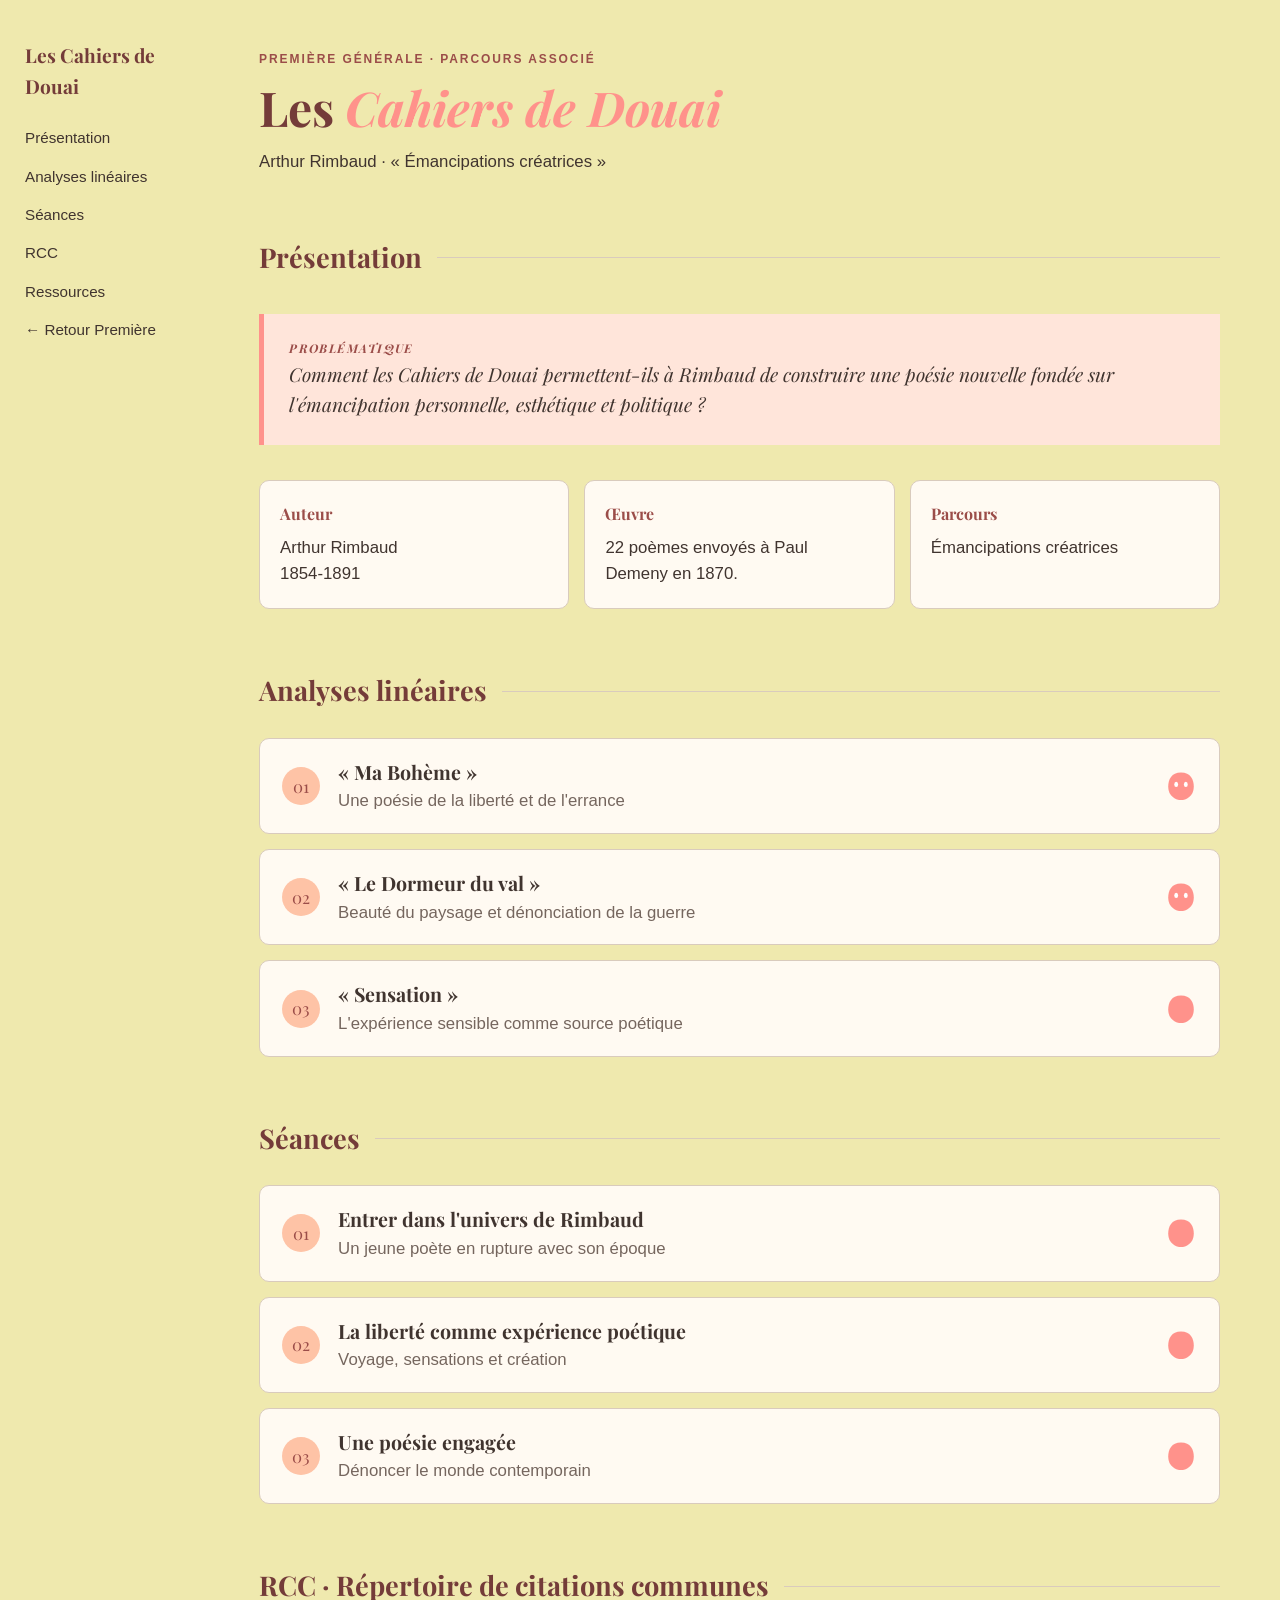
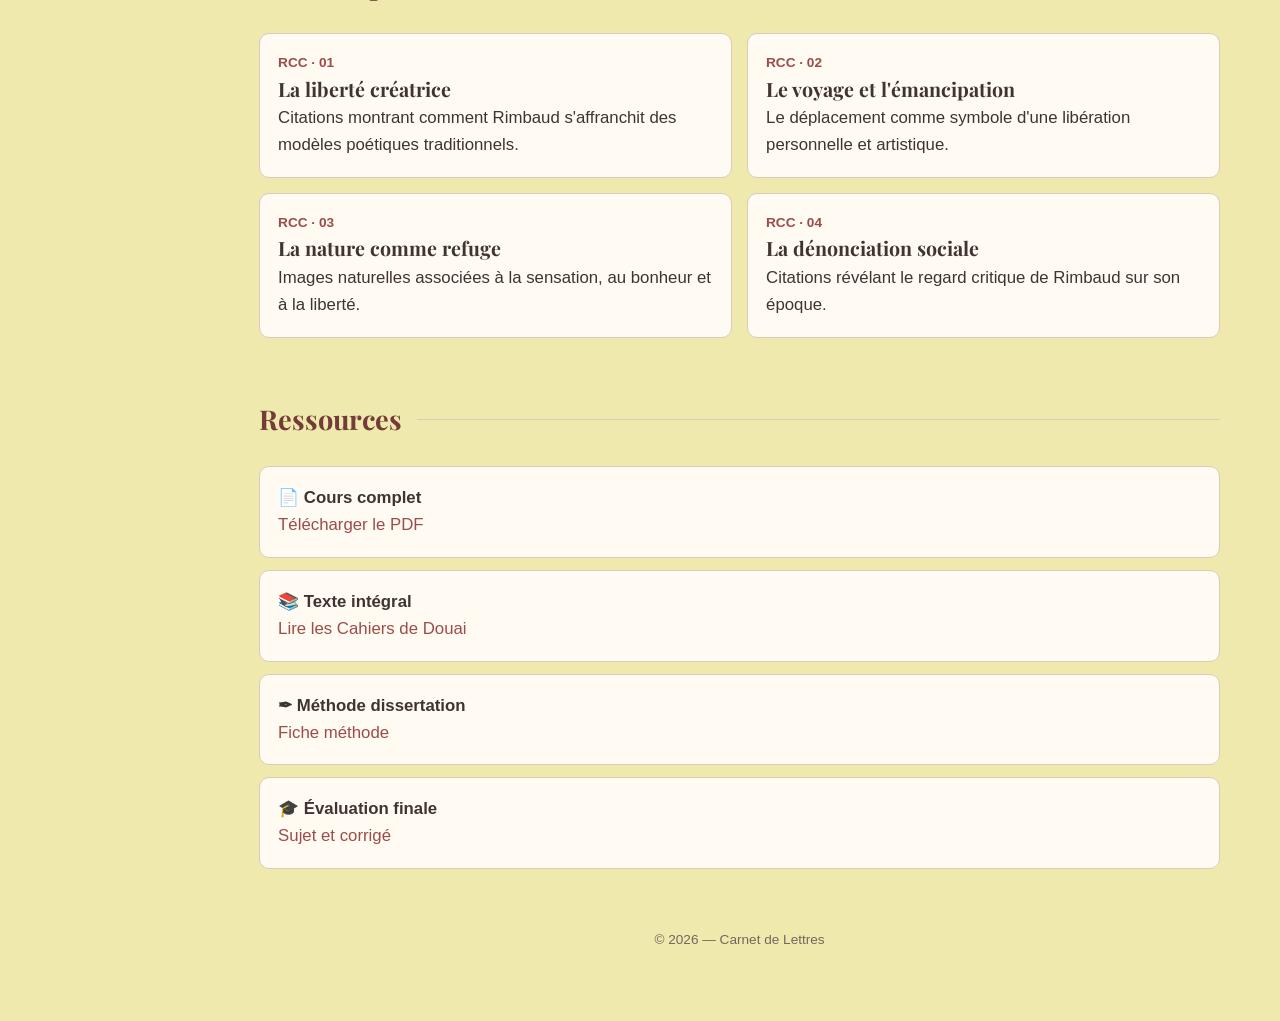
==== rimbaud.html @ 5c8cf57d "Create rimbaud.html" ====
<!DOCTYPE html>
<html lang="fr">


<head>

<meta charset="UTF-8">
<meta name="viewport" content="width=device-width, initial-scale=1.0">

<title>Les Cahiers de Douai — Arthur Rimbaud</title>

<link rel="stylesheet" href="style.css">

</head>



<body>


<div class="page">



<!-- ==========================
     MENU LATERAL
     ========================== -->


<nav class="navigation">


<h2>
Les Cahiers de Douai
</h2>


<a href="#presentation">
Présentation
</a>


<a href="#analyses">
Analyses linéaires
</a>


<a href="#seances">
Séances
</a>


<a href="#rac">
RCC
</a>


<a href="#ressources">
Ressources
</a>


<a href="premiere.html">
← Retour Première
</a>


</nav>






<!-- ==========================
     CONTENU
     ========================== -->


<main class="contenu">





<header>


<p class="eyebrow">
Première générale · Parcours associé
</p>


<h1>
Les <em>Cahiers de Douai</em>
</h1>


<p>
Arthur Rimbaud · « Émancipations créatrices »
</p>


</header>







<!-- ==========================
     PRESENTATION
     ========================== -->


<section id="presentation">



<h2 class="section-title">
Présentation
</h2>



<div class="presentation">


<p class="label">
Problématique
</p>


<p>
Comment les <em>Cahiers de Douai</em> permettent-ils
à Rimbaud de construire une poésie nouvelle fondée
sur l'émancipation personnelle, esthétique et politique ?
</p>


</div>




<div class="infos">



<div class="info-card">

<h3>
Auteur
</h3>

<p>
Arthur Rimbaud
<br>
1854-1891
</p>

</div>



<div class="info-card">

<h3>
Œuvre
</h3>

<p>
22 poèmes envoyés à Paul Demeny en 1870.
</p>

</div>




<div class="info-card">

<h3>
Parcours
</h3>

<p>
Émancipations créatrices
</p>

</div>



</div>



</section>








<!-- ==========================
     ANALYSES LINEAIRES
     ========================== -->


<section id="analyses">



<h2 class="section-title">
Analyses linéaires
</h2>




<div class="accordion-container">






<!-- AL 1 -->


<div class="accordion">


<div class="accordion-header"
onclick="ouvrirAccordion(this)">



<div class="numero">
01
</div>



<div class="accordion-title">


<h3>
« Ma Bohème »
</h3>


<p>
Une poésie de la liberté et de l'errance
</p>


</div>





<div class="mask-icon">


<svg class="mask-close" viewBox="0 0 100 100">

<path d="M50 8
C20 8 10 30 10 52
C10 82 35 94 50 94
C65 94 90 82 90 52
C90 30 80 8 50 8Z"
fill="#ff928b"/>

<ellipse cx="35" cy="45" rx="6" ry="8" fill="white"/>

<ellipse cx="65" cy="45" rx="6" ry="8" fill="white"/>

</svg>




<svg class="mask-open" viewBox="0 0 100 100">

<circle cx="50" cy="50" r="38"
fill="none"
stroke="#ff928b"
stroke-width="8"/>


<circle cx="50" cy="50" r="20"
fill="none"
stroke="#ff928b"
stroke-width="8"/>


<circle cx="50" cy="50" r="6"
fill="#ff928b"/>

</svg>



</div>


</div>





<div class="accordion-body">


<div class="accordion-inner">


<p>
<strong>Problématique :</strong>
Comment Rimbaud transforme-t-il l'expérience du vagabondage
en affirmation poétique ?
</p>


<p>
<strong>Mouvements :</strong>
<br>
I. Le départ du poète en rupture avec la société
<br>
II. La naissance d'une nouvelle figure poétique
<br>
III. La fusion entre liberté et création
</p>


<p>
<strong>Citations clés :</strong>
<br>
« Je m'en allais, les poings dans mes poches crevées »
</p>


</div>


</div>



</div>









<!-- AL 2 -->


<div class="accordion">


<div class="accordion-header"
onclick="ouvrirAccordion(this)">



<div class="numero">
02
</div>



<div class="accordion-title">


<h3>
« Le Dormeur du val »
</h3>


<p>
Beauté du paysage et dénonciation de la guerre
</p>


</div>



<div class="mask-icon">


<svg class="mask-close" viewBox="0 0 100 100">

<path d="M50 8
C20 8 10 30 10 52
C10 82 35 94 50 94
C65 94 90 82 90 52
C90 30 80 8 50 8Z"
fill="#ff928b"/>

<ellipse cx="35" cy="45" rx="6" ry="8" fill="white"/>

<ellipse cx="65" cy="45" rx="6" ry="8" fill="white"/>

</svg>



<svg class="mask-open" viewBox="0 0 100 100">

<circle cx="50" cy="50" r="38"
fill="none"
stroke="#ff928b"
stroke-width="8"/>

<circle cx="50" cy="50" r="20"
fill="none"
stroke="#ff928b"
stroke-width="8"/>

<circle cx="50" cy="50" r="6"
fill="#ff928b"/>

</svg>


</div>



</div>





<div class="accordion-body">


<div class="accordion-inner">


<p>
<strong>Problématique :</strong>
Comment Rimbaud utilise-t-il le contraste entre beauté
et violence pour dénoncer la guerre ?
</p>


<p>
<strong>Mouvements :</strong>
<br>
I. Un tableau naturel harmonieux
<br>
II. La révélation progressive du drame
<br>
III. Une dénonciation silencieuse de la guerre
</p>


</div>


</div>



</div>






<!-- AL 3 -->


<div class="accordion">


<div class="accordion-header"
onclick="ouvrirAccordion(this)">


<div class="numero">
03
</div>


<div class="accordion-title">


<h3>
« Sensation »
</h3>


<p>
L'expérience sensible comme source poétique
</p>


</div>



<div class="mask-icon">

<!-- même icône -->

<svg class="mask-close" viewBox="0 0 100 100">

<path d="M50 8
C20 8 10 30 10 52
C10 82 35 94 50 94
C65 94 90 82 90 52
C90 30 80 8 50 8Z"
fill="#ff928b"/>

</svg>


<svg class="mask-open" viewBox="0 0 100 100">

<circle cx="50" cy="50" r="38"
fill="none"
stroke="#ff928b"
stroke-width="8"/>

</svg>


</div>



</div>



<div class="accordion-body">

<div class="accordion-inner">


<p>
<strong>Problématique :</strong>
Comment Rimbaud fait-il de la nature un espace
d'émancipation intérieure ?
</p>


</div>

</div>



</div>





</div>


</section>

  




<!-- ==========================
     SEANCES
     ========================== -->


<section id="seances">


<h2 class="section-title">
Séances
</h2>



<div class="accordion-container">





<!-- SEANCE 1 -->


<div class="accordion">


<div class="accordion-header"
onclick="ouvrirAccordion(this)">



<div class="numero">
01
</div>



<div class="accordion-title">


<h3>
Entrer dans l'univers de Rimbaud
</h3>


<p>
Un jeune poète en rupture avec son époque
</p>


</div>




<div class="mask-icon">


<svg class="mask-close" viewBox="0 0 100 100">

<path d="M50 8
C20 8 10 30 10 52
C10 82 35 94 50 94
C65 94 90 82 90 52
C90 30 80 8 50 8Z"
fill="#ff928b"/>

</svg>


<svg class="mask-open" viewBox="0 0 100 100">

<circle cx="50" cy="50" r="38"
fill="none"
stroke="#ff928b"
stroke-width="8"/>

</svg>


</div>


</div>





<div class="accordion-body">

<div class="accordion-inner">


<p>
<strong>Objectifs :</strong>
Découvrir le contexte de création des
<em>Cahiers de Douai</em> et comprendre la volonté
d'émancipation du jeune Rimbaud.
</p>



<p>
<strong>Documents :</strong>
<br>
- Biographie de Rimbaud
<br>
- Lettre à Paul Demeny
<br>
- Chronologie 1854-1870
</p>



<p>
<strong>Trace écrite :</strong>
<br>
Rimbaud construit une poésie de rupture :
rupture avec la société bourgeoise, les conventions
poétiques et les modèles hérités.
</p>



<p>
<strong>Travail à faire :</strong>
<br>
Lire les poèmes distribués et relever les thèmes
récurrents.
</p>


</div>

</div>


</div>









<!-- SEANCE 2 -->


<div class="accordion">


<div class="accordion-header"
onclick="ouvrirAccordion(this)">



<div class="numero">
02
</div>



<div class="accordion-title">


<h3>
La liberté comme expérience poétique
</h3>


<p>
Voyage, sensations et création
</p>


</div>




<div class="mask-icon">


<svg class="mask-close" viewBox="0 0 100 100">

<path d="M50 8
C20 8 10 30 10 52
C10 82 35 94 50 94
C65 94 90 82 90 52
C90 30 80 8 50 8Z"
fill="#ff928b"/>

</svg>


<svg class="mask-open" viewBox="0 0 100 100">

<circle cx="50" cy="50" r="38"
fill="none"
stroke="#ff928b"
stroke-width="8"/>

</svg>


</div>



</div>





<div class="accordion-body">

<div class="accordion-inner">


<p>
<strong>Objectifs :</strong>
Analyser comment le déplacement physique devient
une libération intérieure.
</p>


<p>
<strong>Textes étudiés :</strong>
<br>
« Sensation »
<br>
« Ma Bohème »
</p>


<p>
<strong>Activité :</strong>
<br>
Créer une carte mentale des images associées
à la liberté dans les poèmes.
</p>


</div>

</div>


</div>









<!-- SEANCE 3 -->


<div class="accordion">


<div class="accordion-header"
onclick="ouvrirAccordion(this)">



<div class="numero">
03
</div>



<div class="accordion-title">


<h3>
Une poésie engagée
</h3>


<p>
Dénoncer le monde contemporain
</p>


</div>



<div class="mask-icon">


<svg class="mask-close" viewBox="0 0 100 100">

<path d="M50 8
C20 8 10 30 10 52
C10 82 35 94 50 94
C65 94 90 82 90 52
C90 30 80 8 50 8Z"
fill="#ff928b"/>

</svg>


<svg class="mask-open" viewBox="0 0 100 100">

<circle cx="50" cy="50" r="38"
fill="none"
stroke="#ff928b"
stroke-width="8"/>

</svg>


</div>



</div>





<div class="accordion-body">

<div class="accordion-inner">


<p>
<strong>Objectifs :</strong>
Comprendre comment Rimbaud utilise la poésie
pour critiquer la guerre et les injustices sociales.
</p>


<p>
<strong>Textes :</strong>
<br>
« Le Dormeur du val »
<br>
« Les Effarés »
</p>


</div>

</div>


</div>





</div>


</section>










<!-- ==========================
     RCC
     ========================== -->


<section id="rac">



<h2 class="section-title">
RCC · Répertoire de citations communes
</h2>



<div class="rac-grid">





<div class="rac-card">

<p class="rac-num">
RCC · 01
</p>


<h3>
La liberté créatrice
</h3>


<p>
Citations montrant comment Rimbaud
s'affranchit des modèles poétiques traditionnels.
</p>


</div>






<div class="rac-card">

<p class="rac-num">
RCC · 02
</p>


<h3>
Le voyage et l'émancipation
</h3>


<p>
Le déplacement comme symbole d'une libération
personnelle et artistique.
</p>


</div>







<div class="rac-card">

<p class="rac-num">
RCC · 03
</p>


<h3>
La nature comme refuge
</h3>


<p>
Images naturelles associées à la sensation,
au bonheur et à la liberté.
</p>


</div>







<div class="rac-card">

<p class="rac-num">
RCC · 04
</p>


<h3>
La dénonciation sociale
</h3>


<p>
Citations révélant le regard critique de Rimbaud
sur son époque.
</p>


</div>





</div>


</section>










<!-- ==========================
     RESSOURCES
     ========================== -->


<section id="ressources">



<h2 class="section-title">
Ressources
</h2>




<div class="resource-card">

<strong>
📄 Cours complet
</strong>

<br>

<a href="#">
Télécharger le PDF
</a>

</div>




<div class="resource-card">

<strong>
📚 Texte intégral
</strong>

<br>

<a href="#">
Lire les Cahiers de Douai
</a>

</div>





<div class="resource-card">

<strong>
✒ Méthode dissertation
</strong>

<br>

<a href="#">
Fiche méthode
</a>

</div>





<div class="resource-card">

<strong>
🎓 Évaluation finale
</strong>

<br>

<a href="#">
Sujet et corrigé
</a>

</div>





</section>







<footer>


<p>
© 2026 — Carnet de Lettres
</p>


</footer>




</main>


</div>





<script src="script.js"></script>



</body>

</html>
---- style.css ----
/* ==============================
   CARNET DE LETTRES
   Feuille de style générale
   ============================== */


/* POLICES */

@import url('https://fonts.googleapis.com/css2?family=Playfair+Display:wght@400;500;600;700&display=swap');


@font-face {

    font-family:"Teachers";
    src:url("fonts/Teachers.ttf") format("truetype");

}


/* VARIABLES */

:root {

    --orange:#ffac81;
    --corail:#ff928b;
    --rose:#fec3a6;
    --cream:#efe9ae;
    --vert:#cdeac0;

    --ink:#40342f;
    --rouge:#9b4d49;
    --rouge-deep:#743c39;

    --muted:#75665e;

    --line:#d9cbbd;
    --card:#fffaf2;

    --rose-pale:#ffe5da;

}




/* RESET */

* {

    margin:0;
    padding:0;
    box-sizing:border-box;

}



html {

    scroll-behavior:smooth;

}



body {

    background:var(--cream);

    color:var(--ink);

    font-family:"Teachers", sans-serif;

    font-size:1.05rem;

    line-height:1.6;

}




/* ==============================
   STRUCTURE GENERALE
   ============================== */


.page {

    display:flex;

    max-width:1300px;

    margin:auto;

}



.contenu {

    width:100%;

    padding:50px 60px;

}





/* ==============================
   MENU LATERAL
   ============================== */


.navigation {

    width:230px;

    padding:40px 25px;

    position:sticky;

    top:0;

    height:100vh;

}



.navigation h2 {

    font-family:"Playfair Display", serif;

    color:var(--rouge-deep);

    font-size:1.2rem;

    margin-bottom:25px;

}



.navigation a {

    display:block;

    text-decoration:none;

    color:var(--ink);

    margin-bottom:14px;

    font-size:.95rem;

}



.navigation a:hover {

    color:var(--corail);

}




/* ==============================
   TITRES
   ============================== */


.eyebrow {

    font-size:12px;

    letter-spacing:.16em;

    text-transform:uppercase;

    color:var(--rouge);

    font-weight:bold;

    margin-bottom:12px;

}



h1 {

    font-family:"Playfair Display", serif;

    font-size:3rem;

    line-height:1.1;

    color:var(--rouge-deep);

    margin-bottom:15px;

}



h1 em {

    color:var(--corail);

    font-style:italic;

}



h2.section-title {

    font-family:"Playfair Display", serif;

    font-size:1.7rem;

    color:var(--rouge-deep);

    display:flex;

    align-items:center;

    gap:15px;

    margin:60px 0 25px;

}



h2.section-title::after {

    content:"";

    height:1px;

    background:var(--line);

    flex:1;

}




/* ==============================
   CARTOUCHE PRESENTATION
   ============================== */


.presentation {

    background:var(--rose-pale);

    border-left:5px solid var(--corail);

    padding:25px;

    margin:35px 0;

}



.presentation .label {

    text-transform:uppercase;

    letter-spacing:.12em;

    font-size:.75rem;

    color:var(--rouge);

    font-weight:bold;

}



.presentation p {

    font-family:"Playfair Display", serif;

    font-style:italic;

    font-size:1.2rem;

}




/* ==============================
   FICHE INFOS
   ============================== */


.infos {

    display:grid;

    grid-template-columns:repeat(3,1fr);

    gap:15px;

}



.info-card {

    background:var(--card);

    border:1px solid var(--line);

    border-radius:10px;

    padding:20px;

}



.info-card h3 {

    font-family:"Playfair Display", serif;

    color:var(--rouge);

    font-size:1rem;

    margin-bottom:8px;

}





/* ==============================
   ACCORDEONS
   ============================== */


.accordion {

    background:var(--card);

    border:1px solid var(--line);

    border-radius:10px;

    margin-bottom:15px;

    overflow:hidden;

}



.accordion-header {

    display:flex;

    align-items:center;

    gap:18px;

    padding:18px 22px;

    cursor:pointer;

}



.accordion-header:hover {

    background:#ffe9dd;

}



.numero {

    width:38px;

    height:38px;

    border-radius:50%;

    background:var(--rose);

    display:flex;

    justify-content:center;

    align-items:center;

    font-family:"Playfair Display", serif;

    color:var(--rouge);

}



.accordion-title {

    flex:1;

}



.accordion-title h3 {

    font-family:"Playfair Display", serif;

    margin:0;

}



.accordion-title p {

    color:var(--muted);

    margin:0;

}




/* ICONES MASQUE */

.mask-icon {

    width:32px;

    height:32px;

    position:relative;

}



.mask-icon svg {

    position:absolute;

    width:100%;

    height:100%;

    transition:

    transform .45s cubic-bezier(.4,0,.2,1),

    opacity .35s ease;

}



.mask-close {

    opacity:1;

    transform:rotateY(0);

}



.mask-open {

    opacity:0;

    transform:rotateY(180deg);

}



.accordion.open .mask-close {

    opacity:0;

    transform:rotateY(180deg);

}



.accordion.open .mask-open {

    opacity:1;

    transform:rotateY(0);

}




.accordion-body {

    max-height:0;

    overflow:hidden;

    transition:max-height .45s ease;

}



.accordion.open .accordion-body {

    max-height:2000px;

}



.accordion-inner {

    padding:20px 25px 25px 75px;

    border-top:1px solid var(--rose);

}





/* ==============================
   RCC
   ============================== */


.rac-grid {

    display:grid;

    grid-template-columns:repeat(2,1fr);

    gap:15px;

}



.rac-card {

    background:var(--card);

    border:1px solid var(--line);

    border-radius:10px;

    padding:18px;

}



.rac-card h3 {

    font-family:"Playfair Display", serif;

}



.rac-num {

    color:var(--rouge);

    font-weight:bold;

    font-size:.85rem;

}





/* ==============================
   RESSOURCES
   ============================== */


.resource-card {

    background:var(--card);

    border:1px solid var(--line);

    border-radius:10px;

    padding:18px;

    margin-bottom:12px;

}



.resource-card a {

    color:var(--rouge);

    text-decoration:none;

}




/* FOOTER */

footer {

    text-align:center;

    margin:60px 0 20px;

    color:var(--muted);

    font-size:.85rem;

}




/* RESPONSIVE */

@media(max-width:900px){

.page{

display:block;

}


.navigation{

width:auto;

height:auto;

position:relative;

}


.contenu{

padding:30px;

}


.infos,
.rac-grid{

grid-template-columns:1fr;

}

}
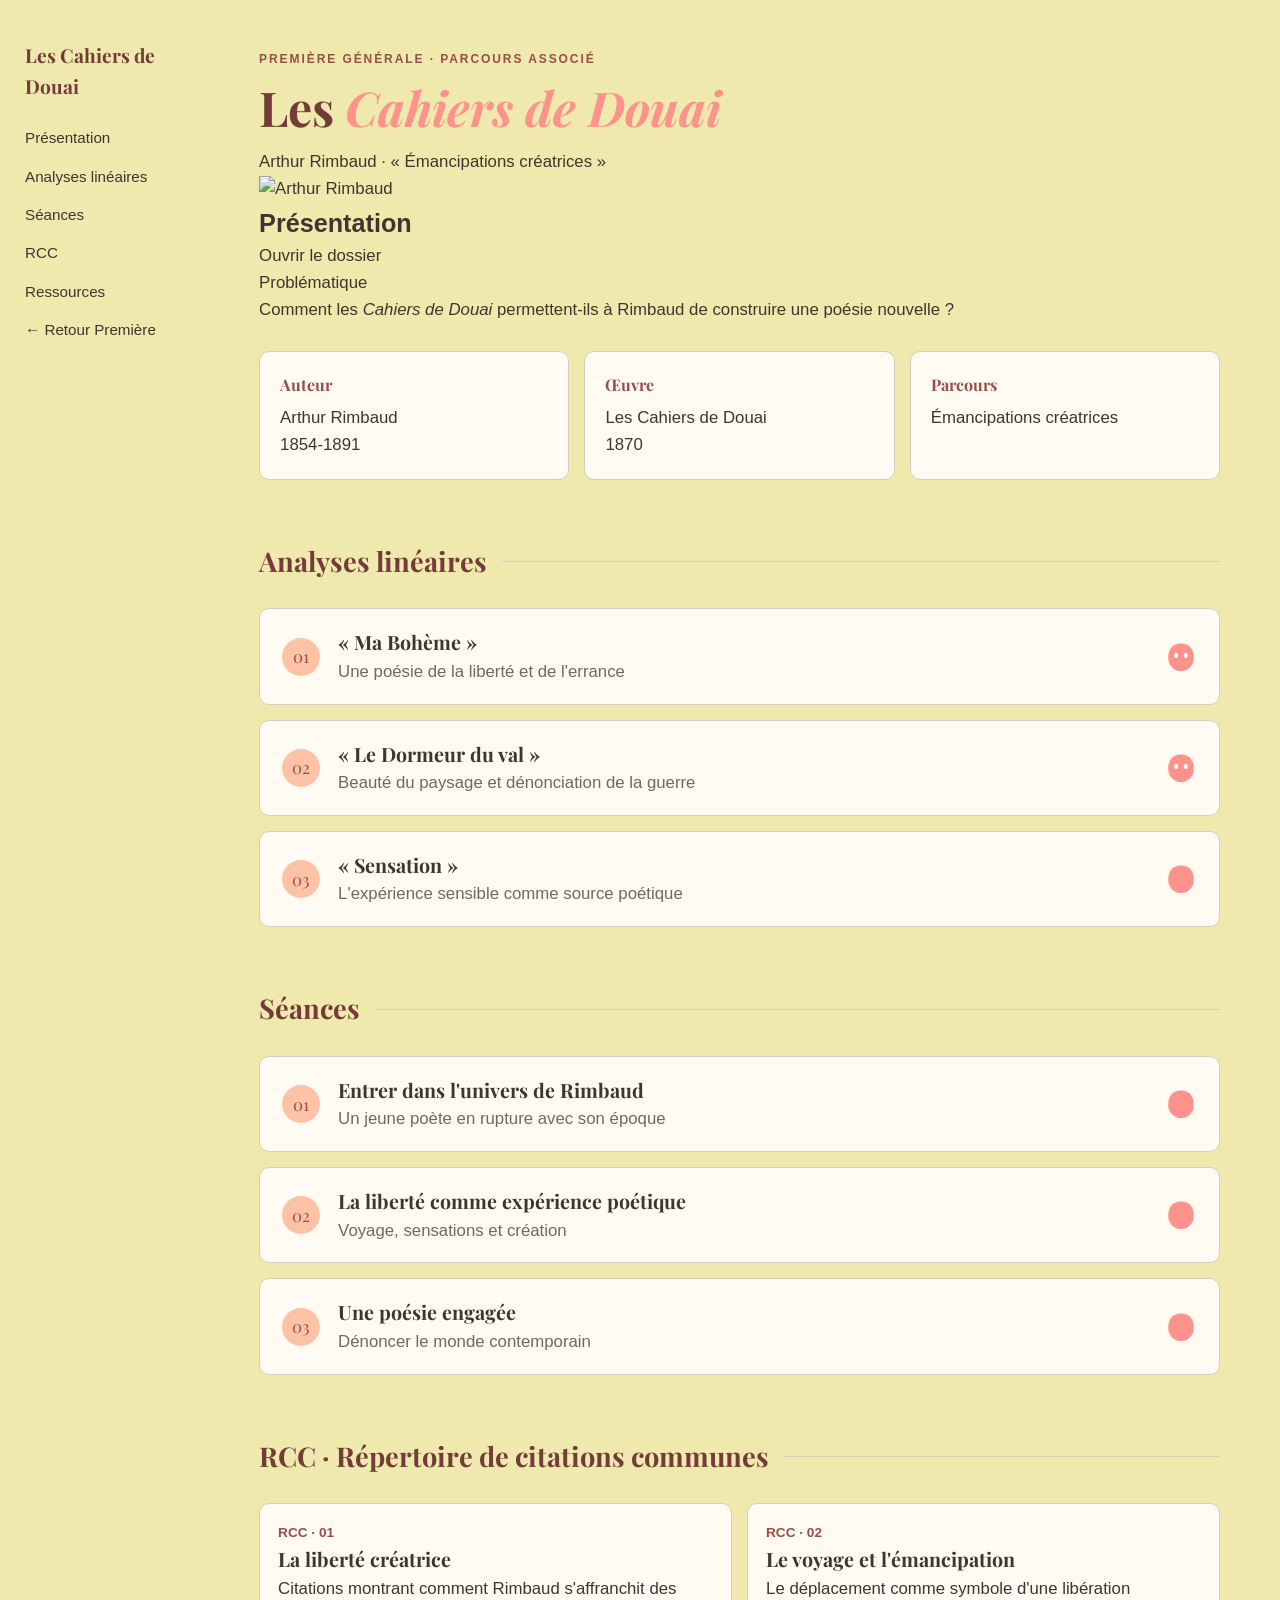
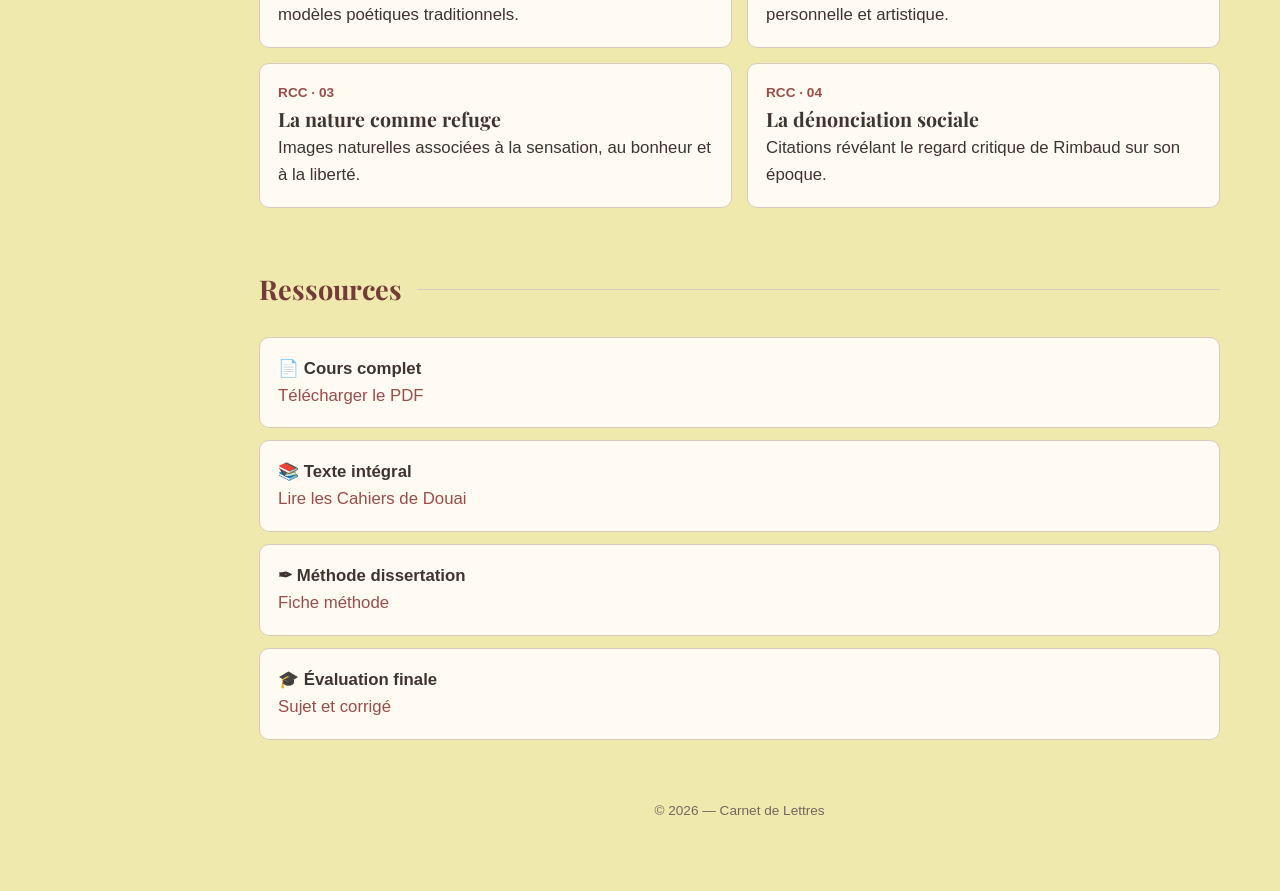
==== commit ca3303d7: "change presentation" ====
--- a/rimbaud.html
+++ b/rimbaud.html
@@ -116,86 +116,86 @@
 
 <section id="presentation">
 
-
-
-<h2 class="section-title">
-Présentation
-</h2>
-
-
-
-<div class="presentation">
-
-
-<p class="label">
-Problématique
-</p>
-
-
-<p>
-Comment les <em>Cahiers de Douai</em> permettent-ils
-à Rimbaud de construire une poésie nouvelle fondée
-sur l'émancipation personnelle, esthétique et politique ?
-</p>
-
-
-</div>
-
-
-
-
-<div class="infos">
-
-
-
-<div class="info-card">
-
-<h3>
-Auteur
-</h3>
-
-<p>
-Arthur Rimbaud
-<br>
-1854-1891
-</p>
-
-</div>
-
-
-
-<div class="info-card">
-
-<h3>
-Œuvre
-</h3>
-
-<p>
-22 poèmes envoyés à Paul Demeny en 1870.
-</p>
-
-</div>
-
-
-
-
-<div class="info-card">
-
-<h3>
-Parcours
-</h3>
-
-<p>
-Émancipations créatrices
-</p>
-
-</div>
-
-
-
-</div>
-
-
+<div class="flip-card">
+
+    <div class="flip-card-inner">
+
+        <!-- FACE AVANT -->
+
+        <div class="flip-front">
+
+            <img src="images/rimbaud.jpg"
+                 alt="Arthur Rimbaud">
+
+            <div class="overlay">
+
+                <h2>Présentation</h2>
+
+                <p>Ouvrir le dossier</p>
+
+            </div>
+
+        </div>
+
+        <!-- FACE ARRIÈRE -->
+
+        <div class="flip-back">
+
+            <p class="label">
+            Problématique
+            </p>
+
+            <p>
+            Comment les <em>Cahiers de Douai</em>
+            permettent-ils à Rimbaud de construire
+            une poésie nouvelle ?
+            </p>
+
+            <br>
+
+            <div class="infos">
+
+                <div class="info-card">
+
+                    <h3>Auteur</h3>
+
+                    <p>
+                    Arthur Rimbaud
+                    <br>
+                    1854-1891
+                    </p>
+
+                </div>
+
+                <div class="info-card">
+
+                    <h3>Œuvre</h3>
+
+                    <p>
+                    Les Cahiers de Douai
+                    <br>
+                    1870
+                    </p>
+
+                </div>
+
+                <div class="info-card">
+
+                    <h3>Parcours</h3>
+
+                    <p>
+                    Émancipations créatrices
+                    </p>
+
+                </div>
+
+            </div>
+
+        </div>
+
+    </div>
+
+</div>
 
 </section>
 
--- a/style.css
+++ b/style.css
@@ -690,3 +690,124 @@
 }
 
 }
+
+/* ==============================
+   PROGRESSION
+   ============================== */
+
+
+.progression {
+
+    background:var(--card);
+    border:1px solid var(--line);
+    border-radius:12px;
+    padding:20px;
+    margin:35px 0;
+
+}
+
+
+.progression-header {
+
+    display:flex;
+    justify-content:space-between;
+    font-size:.9rem;
+    margin-bottom:12px;
+
+}
+
+
+
+.progress-bar {
+
+    height:10px;
+    background:var(--rose-pale);
+    border-radius:20px;
+    overflow:hidden;
+
+}
+
+
+.progress-fill {
+
+    height:100%;
+    width:40%;
+    background:var(--corail);
+    border-radius:20px;
+
+}
+
+
+.progress-text {
+
+    font-size:.85rem;
+    color:var(--muted);
+    margin-top:8px;
+
+}
+
+
+
+
+
+/* ==============================
+   TIMELINE
+   ============================== */
+
+
+.timeline {
+
+    display:flex;
+    justify-content:space-between;
+    margin:30px 0;
+
+}
+
+
+
+.timeline-step {
+
+    text-align:center;
+    flex:1;
+    position:relative;
+
+}
+
+
+
+.timeline-step span {
+
+    display:inline-flex;
+
+    width:42px;
+    height:42px;
+
+    border-radius:50%;
+
+    justify-content:center;
+    align-items:center;
+
+    background:var(--rose-pale);
+
+    color:var(--rouge);
+
+    font-family:"Playfair Display", serif;
+
+}
+
+
+
+.timeline-step.active span {
+
+    background:var(--corail);
+    color:white;
+
+}
+
+
+.timeline-step p {
+
+    font-size:.85rem;
+    margin-top:8px;
+
+}
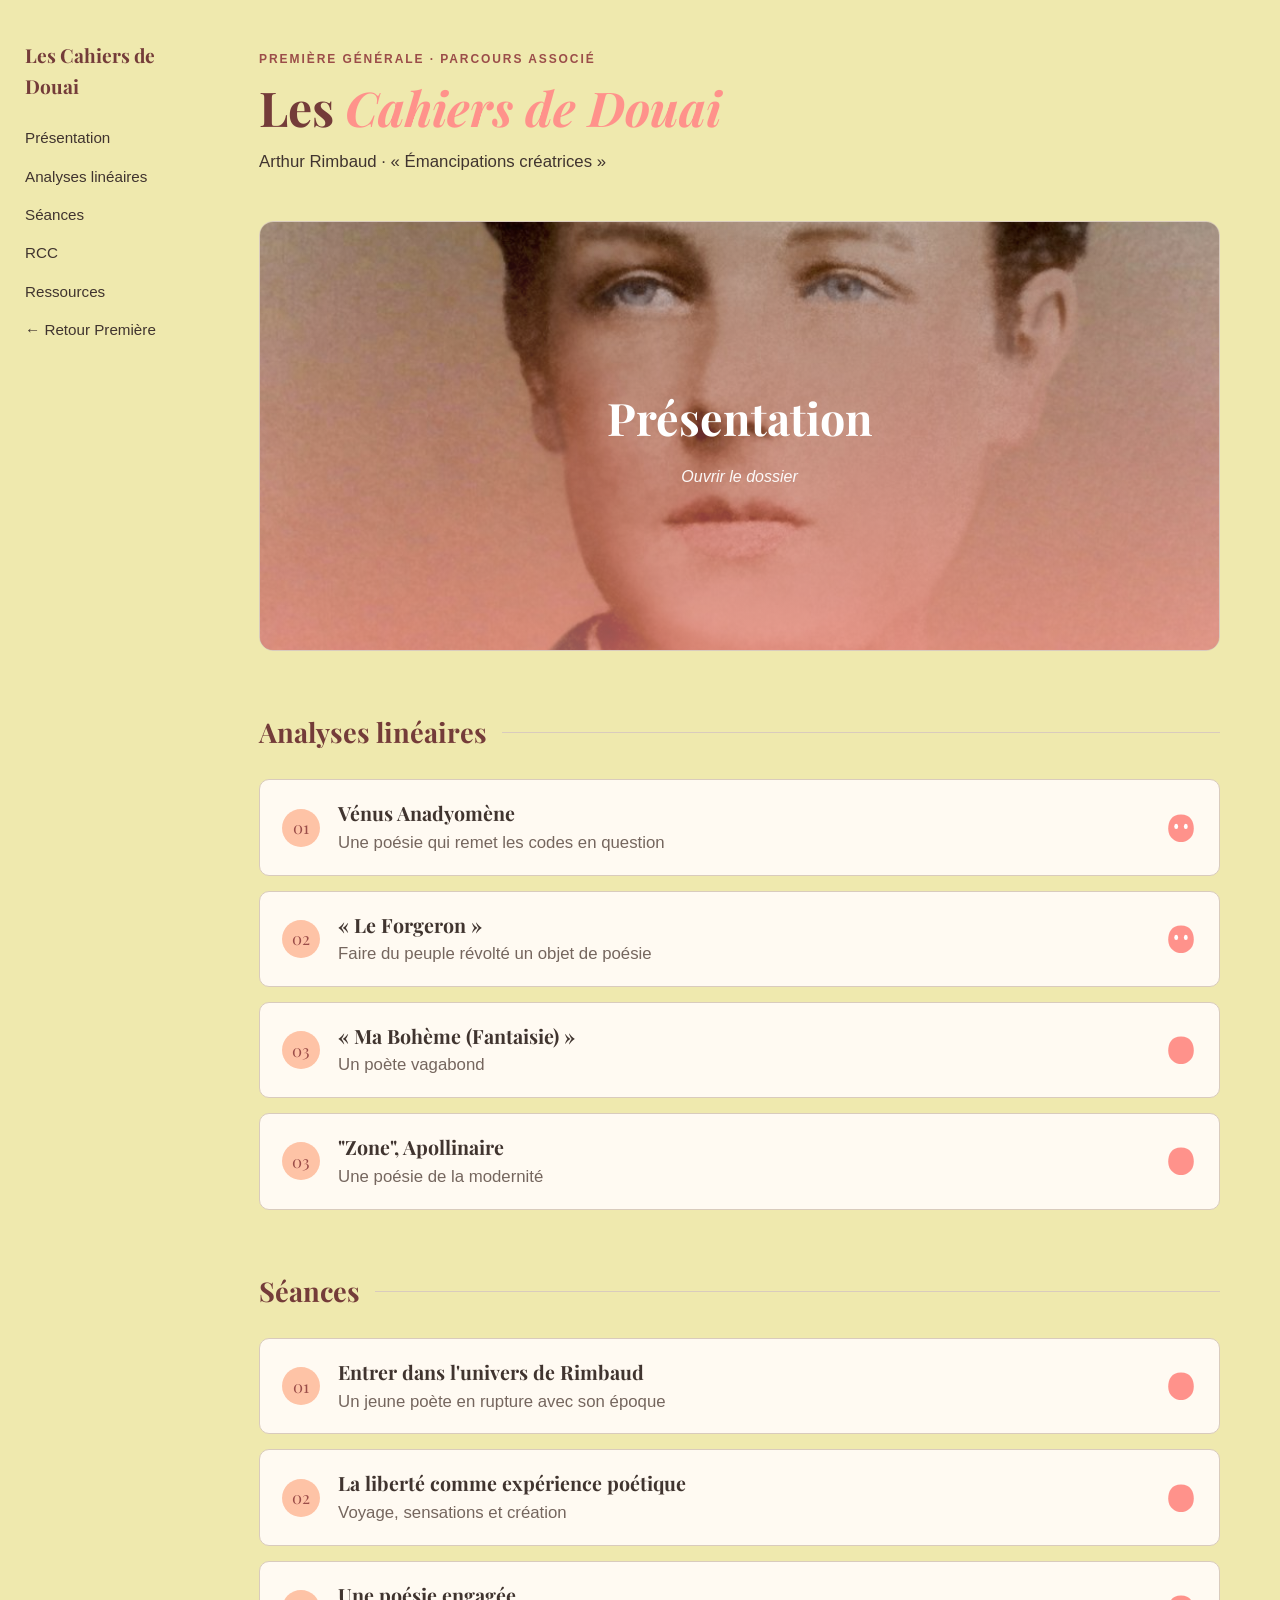
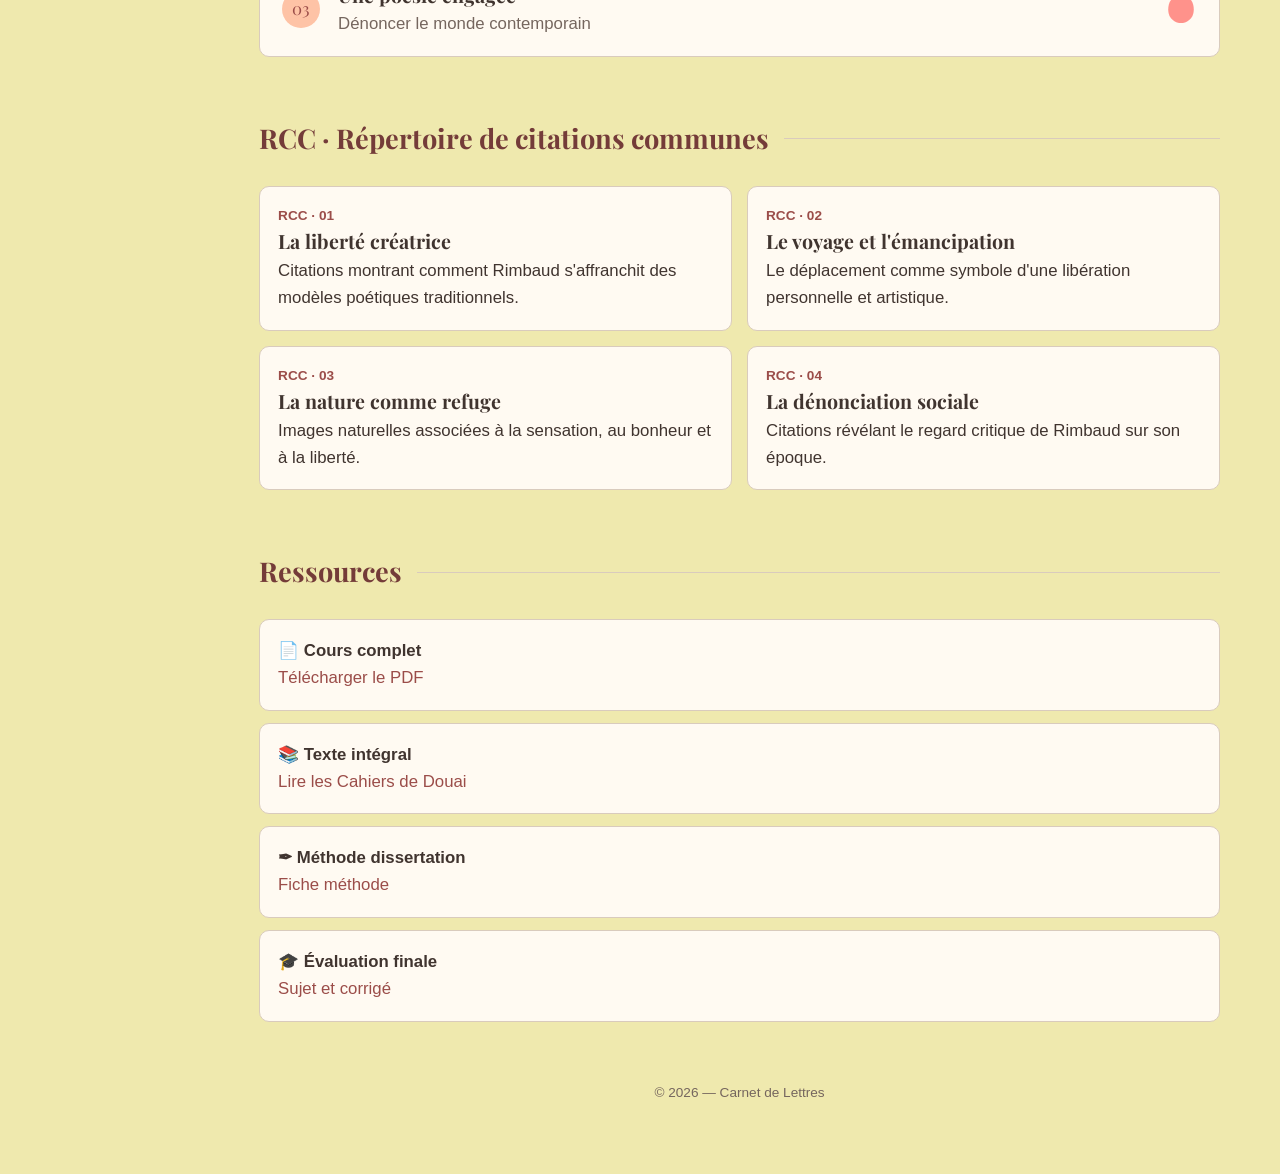
==== commit 2133e95f: "Update rimbaud.html" ====
--- a/rimbaud.html
+++ b/rimbaud.html
@@ -146,9 +146,7 @@
             </p>
 
             <p>
-            Comment les <em>Cahiers de Douai</em>
-            permettent-ils à Rimbaud de construire
-            une poésie nouvelle ?
+            En quoi le recueil des Cahiers de Douai donne-t-il à voir un jeune poète qui s'émancipe des codes hérités pour inventer sa propre voix ?
             </p>
 
             <br>
@@ -250,12 +248,12 @@
 
 
 <h3>
-« Ma Bohème »
+Vénus Anadyomène
 </h3>
 
 
 <p>
-Une poésie de la liberté et de l'errance
+Une poésie qui remet les codes en question
 </p>
 
 
@@ -385,12 +383,12 @@
 
 
 <h3>
-« Le Dormeur du val »
+« Le Forgeron »
 </h3>
 
 
 <p>
-Beauté du paysage et dénonciation de la guerre
+Faire du peuple révolté un objet de poésie
 </p>
 
 
@@ -503,12 +501,12 @@
 
 
 <h3>
-« Sensation »
+« Ma Bohème (Fantaisie) »
 </h3>
 
 
 <p>
-L'expérience sensible comme source poétique
+Un poète vagabond
 </p>
 
 
@@ -571,40 +569,7 @@
 </div>
 
 
-
-
-
-</div>
-
-
-</section>
-
-  
-
-
-
-
-<!-- ==========================
-     SEANCES
-     ========================== -->
-
-
-<section id="seances">
-
-
-<h2 class="section-title">
-Séances
-</h2>
-
-
-
-<div class="accordion-container">
-
-
-
-
-
-<!-- SEANCE 1 -->
+<!-- AL 4 -->
 
 
 <div class="accordion">
@@ -614,33 +579,31 @@
 onclick="ouvrirAccordion(this)">
 
 
-
 <div class="numero">
-01
-</div>
-
+03
+</div>
 
 
 <div class="accordion-title">
 
 
 <h3>
-Entrer dans l'univers de Rimbaud
+"Zone", Apollinaire
 </h3>
 
 
 <p>
-Un jeune poète en rupture avec son époque
-</p>
-
-
-</div>
-
+Une poésie de la modernité
+</p>
+
+
+</div>
 
 
 
 <div class="mask-icon">
 
+<!-- même icône -->
 
 <svg class="mask-close" viewBox="0 0 100 100">
 
@@ -667,9 +630,8 @@
 </div>
 
 
-</div>
-
-
+
+</div>
 
 
 
@@ -679,60 +641,51 @@
 
 
 <p>
-<strong>Objectifs :</strong>
-Découvrir le contexte de création des
-<em>Cahiers de Douai</em> et comprendre la volonté
-d'émancipation du jeune Rimbaud.
-</p>
-
-
-
-<p>
-<strong>Documents :</strong>
-<br>
-- Biographie de Rimbaud
-<br>
-- Lettre à Paul Demeny
-<br>
-- Chronologie 1854-1870
-</p>
-
-
-
-<p>
-<strong>Trace écrite :</strong>
-<br>
-Rimbaud construit une poésie de rupture :
-rupture avec la société bourgeoise, les conventions
-poétiques et les modèles hérités.
-</p>
-
-
-
-<p>
-<strong>Travail à faire :</strong>
-<br>
-Lire les poèmes distribués et relever les thèmes
-récurrents.
-</p>
-
-
-</div>
-
-</div>
-
-
-</div>
-
-
-
-
-
-
-
-
-
-<!-- SEANCE 2 -->
+<strong>Problématique :</strong>
+Comment Rimbaud fait-il de la nature un espace
+d'émancipation intérieure ?
+</p>
+
+
+</div>
+
+</div>
+
+
+
+</div>
+
+</div>
+
+
+</section>
+
+  
+
+
+
+
+<!-- ==========================
+     SEANCES
+     ========================== -->
+
+
+<section id="seances">
+
+
+<h2 class="section-title">
+Séances
+</h2>
+
+
+
+<div class="accordion-container">
+
+
+
+
+
+<!-- SEANCE 1 -->
 
 
 <div class="accordion">
@@ -744,7 +697,7 @@
 
 
 <div class="numero">
-02
+01
 </div>
 
 
@@ -753,12 +706,12 @@
 
 
 <h3>
-La liberté comme expérience poétique
+Entrer dans l'univers de Rimbaud
 </h3>
 
 
 <p>
-Voyage, sensations et création
+Un jeune poète en rupture avec son époque
 </p>
 
 
@@ -795,7 +748,6 @@
 </div>
 
 
-
 </div>
 
 
@@ -809,44 +761,59 @@
 
 <p>
 <strong>Objectifs :</strong>
-Analyser comment le déplacement physique devient
-une libération intérieure.
-</p>
-
-
-<p>
-<strong>Textes étudiés :</strong>
-<br>
-« Sensation »
-<br>
-« Ma Bohème »
-</p>
-
-
-<p>
-<strong>Activité :</strong>
-<br>
-Créer une carte mentale des images associées
-à la liberté dans les poèmes.
-</p>
-
-
-</div>
-
-</div>
-
-
-</div>
-
-
-
-
-
-
-
-
-
-<!-- SEANCE 3 -->
+Découvrir le contexte de création des
+<em>Cahiers de Douai</em> et comprendre la volonté
+d'émancipation du jeune Rimbaud.
+</p>
+
+
+
+<p>
+<strong>Documents :</strong>
+<br>
+- Biographie de Rimbaud
+<br>
+- Lettre à Paul Demeny
+<br>
+- Chronologie 1854-1870
+</p>
+
+
+
+<p>
+<strong>Trace écrite :</strong>
+<br>
+Rimbaud construit une poésie de rupture :
+rupture avec la société bourgeoise, les conventions
+poétiques et les modèles hérités.
+</p>
+
+
+
+<p>
+<strong>Travail à faire :</strong>
+<br>
+Lire les poèmes distribués et relever les thèmes
+récurrents.
+</p>
+
+
+</div>
+
+</div>
+
+
+</div>
+
+
+
+
+
+
+
+
+
+<!-- SEANCE 2 -->
 
 
 <div class="accordion">
@@ -858,7 +825,7 @@
 
 
 <div class="numero">
-03
+02
 </div>
 
 
@@ -867,16 +834,17 @@
 
 
 <h3>
-Une poésie engagée
+La liberté comme expérience poétique
 </h3>
 
 
 <p>
-Dénoncer le monde contemporain
-</p>
-
-
-</div>
+Voyage, sensations et création
+</p>
+
+
+</div>
+
 
 
 
@@ -922,6 +890,119 @@
 
 <p>
 <strong>Objectifs :</strong>
+Analyser comment le déplacement physique devient
+une libération intérieure.
+</p>
+
+
+<p>
+<strong>Textes étudiés :</strong>
+<br>
+« Sensation »
+<br>
+« Ma Bohème »
+</p>
+
+
+<p>
+<strong>Activité :</strong>
+<br>
+Créer une carte mentale des images associées
+à la liberté dans les poèmes.
+</p>
+
+
+</div>
+
+</div>
+
+
+</div>
+
+
+
+
+
+
+
+
+
+<!-- SEANCE 3 -->
+
+
+<div class="accordion">
+
+
+<div class="accordion-header"
+onclick="ouvrirAccordion(this)">
+
+
+
+<div class="numero">
+03
+</div>
+
+
+
+<div class="accordion-title">
+
+
+<h3>
+Une poésie engagée
+</h3>
+
+
+<p>
+Dénoncer le monde contemporain
+</p>
+
+
+</div>
+
+
+
+<div class="mask-icon">
+
+
+<svg class="mask-close" viewBox="0 0 100 100">
+
+<path d="M50 8
+C20 8 10 30 10 52
+C10 82 35 94 50 94
+C65 94 90 82 90 52
+C90 30 80 8 50 8Z"
+fill="#ff928b"/>
+
+</svg>
+
+
+<svg class="mask-open" viewBox="0 0 100 100">
+
+<circle cx="50" cy="50" r="38"
+fill="none"
+stroke="#ff928b"
+stroke-width="8"/>
+
+</svg>
+
+
+</div>
+
+
+
+</div>
+
+
+
+
+
+<div class="accordion-body">
+
+<div class="accordion-inner">
+
+
+<p>
+<strong>Objectifs :</strong>
 Comprendre comment Rimbaud utilise la poésie
 pour critiquer la guerre et les injustices sociales.
 </p>
--- a/style.css
+++ b/style.css
@@ -811,3 +811,130 @@
     margin-top:8px;
 
 }
+
+/* ===========================
+   CARTE RETOURNABLE
+   =========================== */
+
+.flip-card{
+
+    margin:45px 0;
+
+    perspective:1800px;
+
+}
+
+
+.flip-card-inner{
+
+    position:relative;
+
+    min-height:430px;
+
+    transition:transform .9s cubic-bezier(.4,0,.2,1);
+
+    transform-style:preserve-3d;
+
+    cursor:pointer;
+
+}
+
+
+.flip-card.flipped .flip-card-inner{
+
+    transform:rotateY(180deg);
+
+}
+
+
+
+.flip-front,
+.flip-back{
+
+    position:absolute;
+
+    inset:0;
+
+    border-radius:14px;
+
+    overflow:hidden;
+
+    backface-visibility:hidden;
+
+    border:1px solid var(--line);
+
+}
+
+
+
+.flip-front img{
+
+    width:100%;
+
+    height:100%;
+
+    object-fit:cover;
+
+}
+.overlay{
+
+    position:absolute;
+
+    inset:0;
+
+    display:flex;
+
+    flex-direction:column;
+
+    justify-content:center;
+
+    align-items:center;
+
+    text-align:center;
+
+    color:white;
+
+    background:
+        linear-gradient(
+            rgba(0,0,0,.15),
+            rgba(255,146,139,.60)
+        );
+
+}
+
+.overlay h2{
+
+    font-family:"Playfair Display";
+
+    font-size:2.8rem;
+
+    margin-bottom:10px;
+
+}
+
+
+.overlay p{
+
+    font-size:1rem;
+
+    font-style:italic;
+
+    opacity:.95;
+
+}
+
+.flip-back{
+
+    background:var(--card);
+
+    transform:rotateY(180deg);
+
+    padding:35px;
+
+    display:flex;
+
+    flex-direction:column;
+
+    justify-content:center;
+
+}
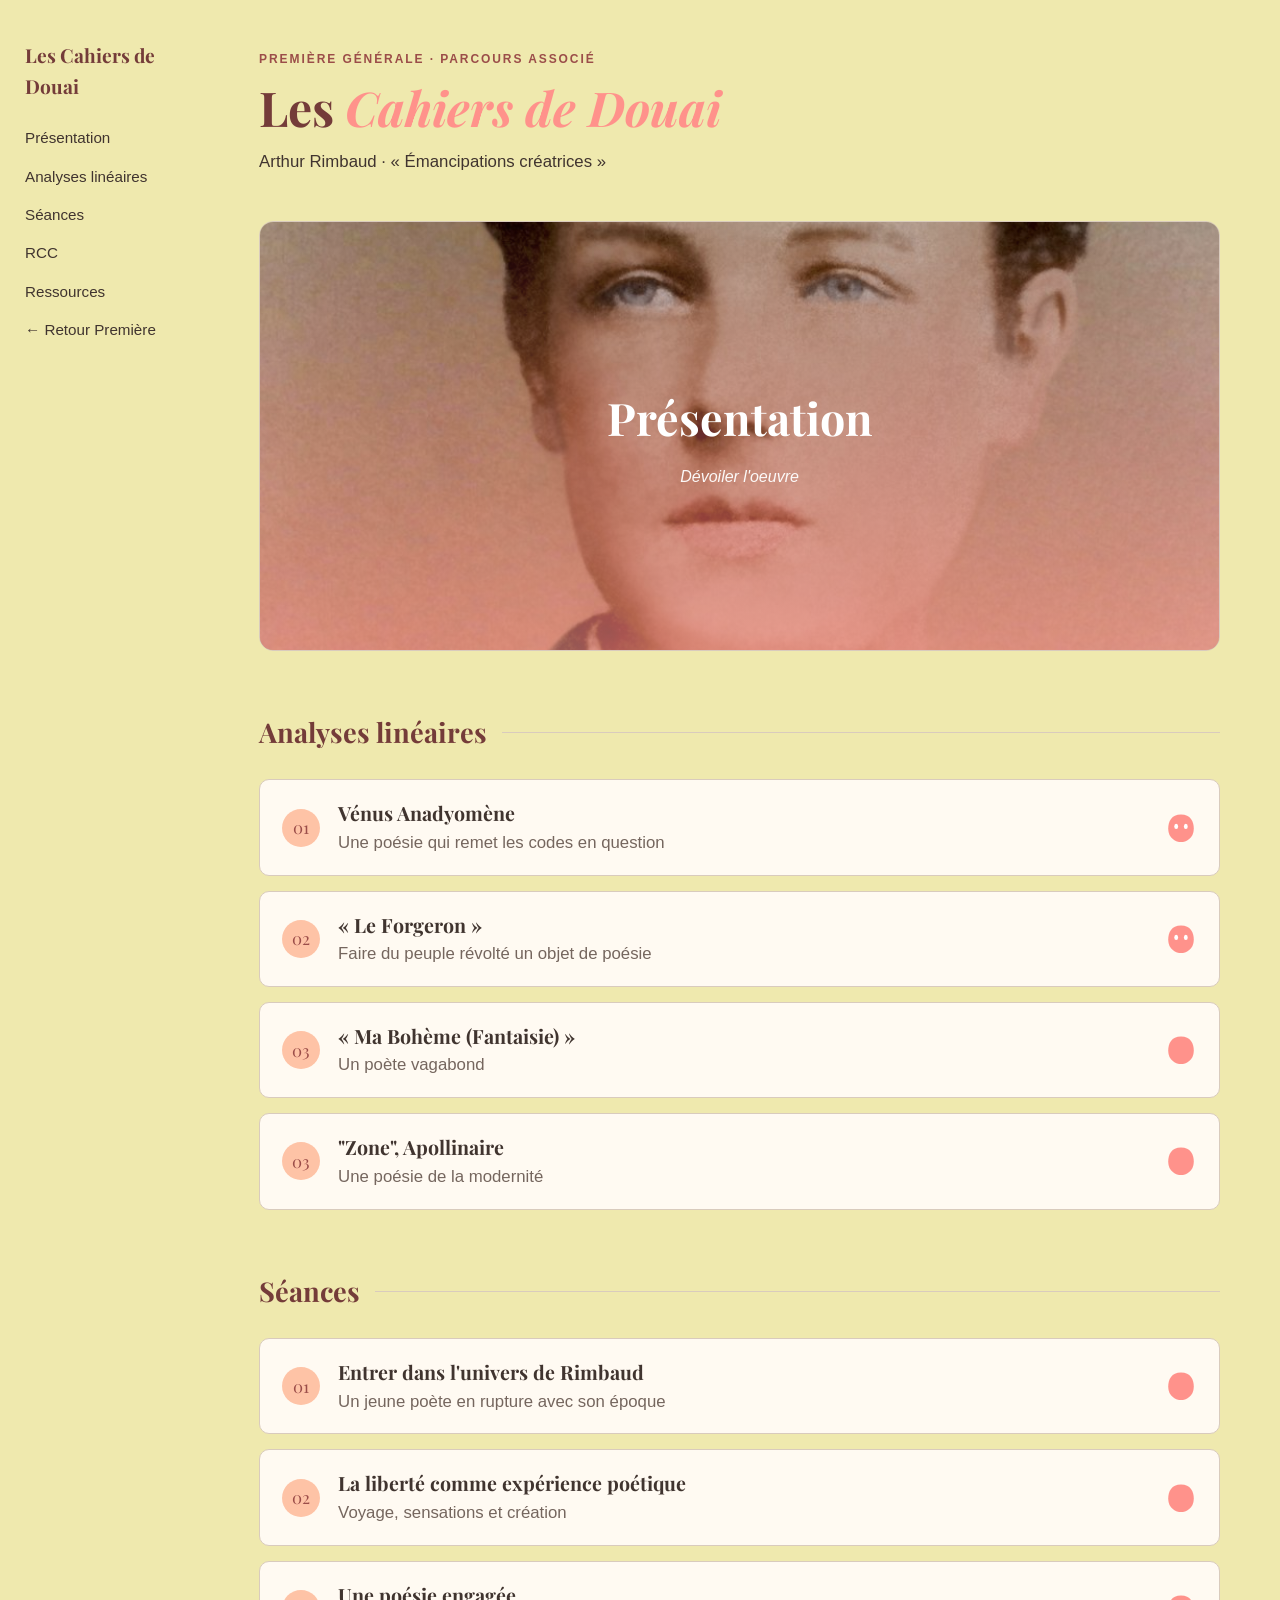
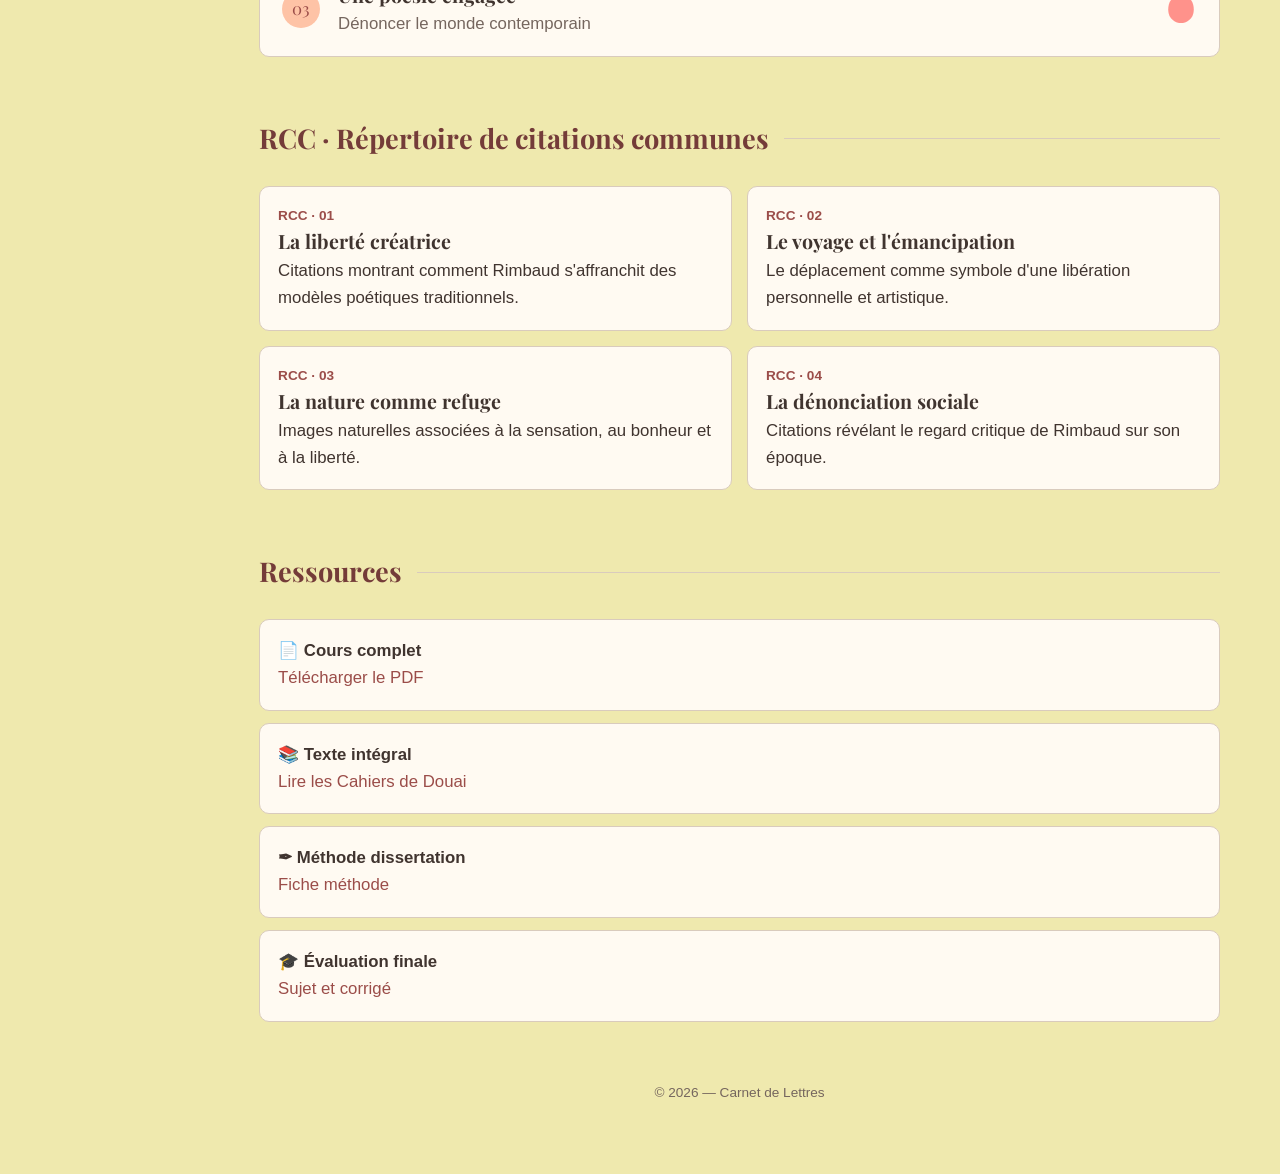
==== commit c3e37193: "Update rimbaud.html" ====
--- a/rimbaud.html
+++ b/rimbaud.html
@@ -131,7 +131,7 @@
 
                 <h2>Présentation</h2>
 
-                <p>Ouvrir le dossier</p>
+                <p>Dévoiler l'oeuvre</p>
 
             </div>
 
@@ -140,18 +140,17 @@
         <!-- FACE ARRIÈRE -->
 
         <div class="flip-back">
-
-            <p class="label">
-            Problématique
-            </p>
+  <div class="infos">
+          <div class="info-card">
+            <h3>Problématique</h3>
 
             <p>
             En quoi le recueil des Cahiers de Douai donne-t-il à voir un jeune poète qui s'émancipe des codes hérités pour inventer sa propre voix ?
             </p>
 
-            <br>
-
-            <div class="infos">
+          </div>
+
+          
 
                 <div class="info-card">
 
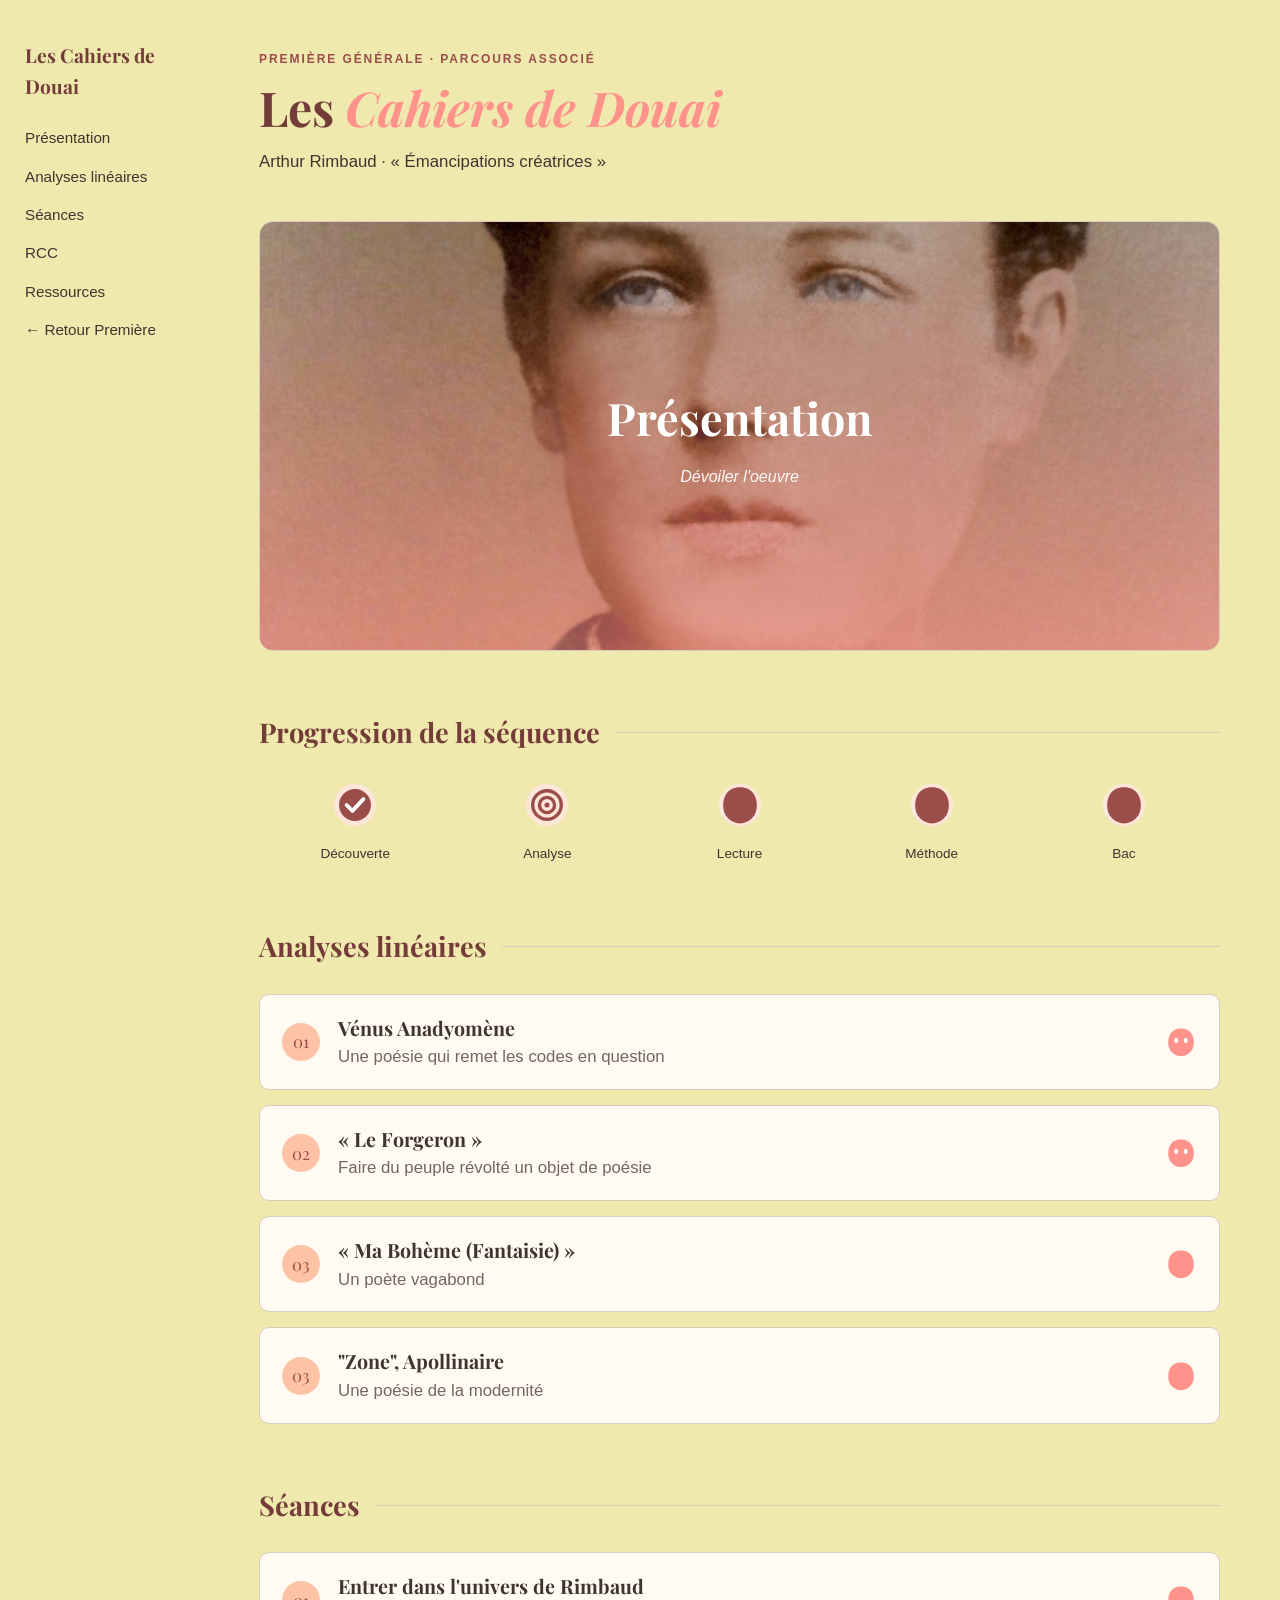
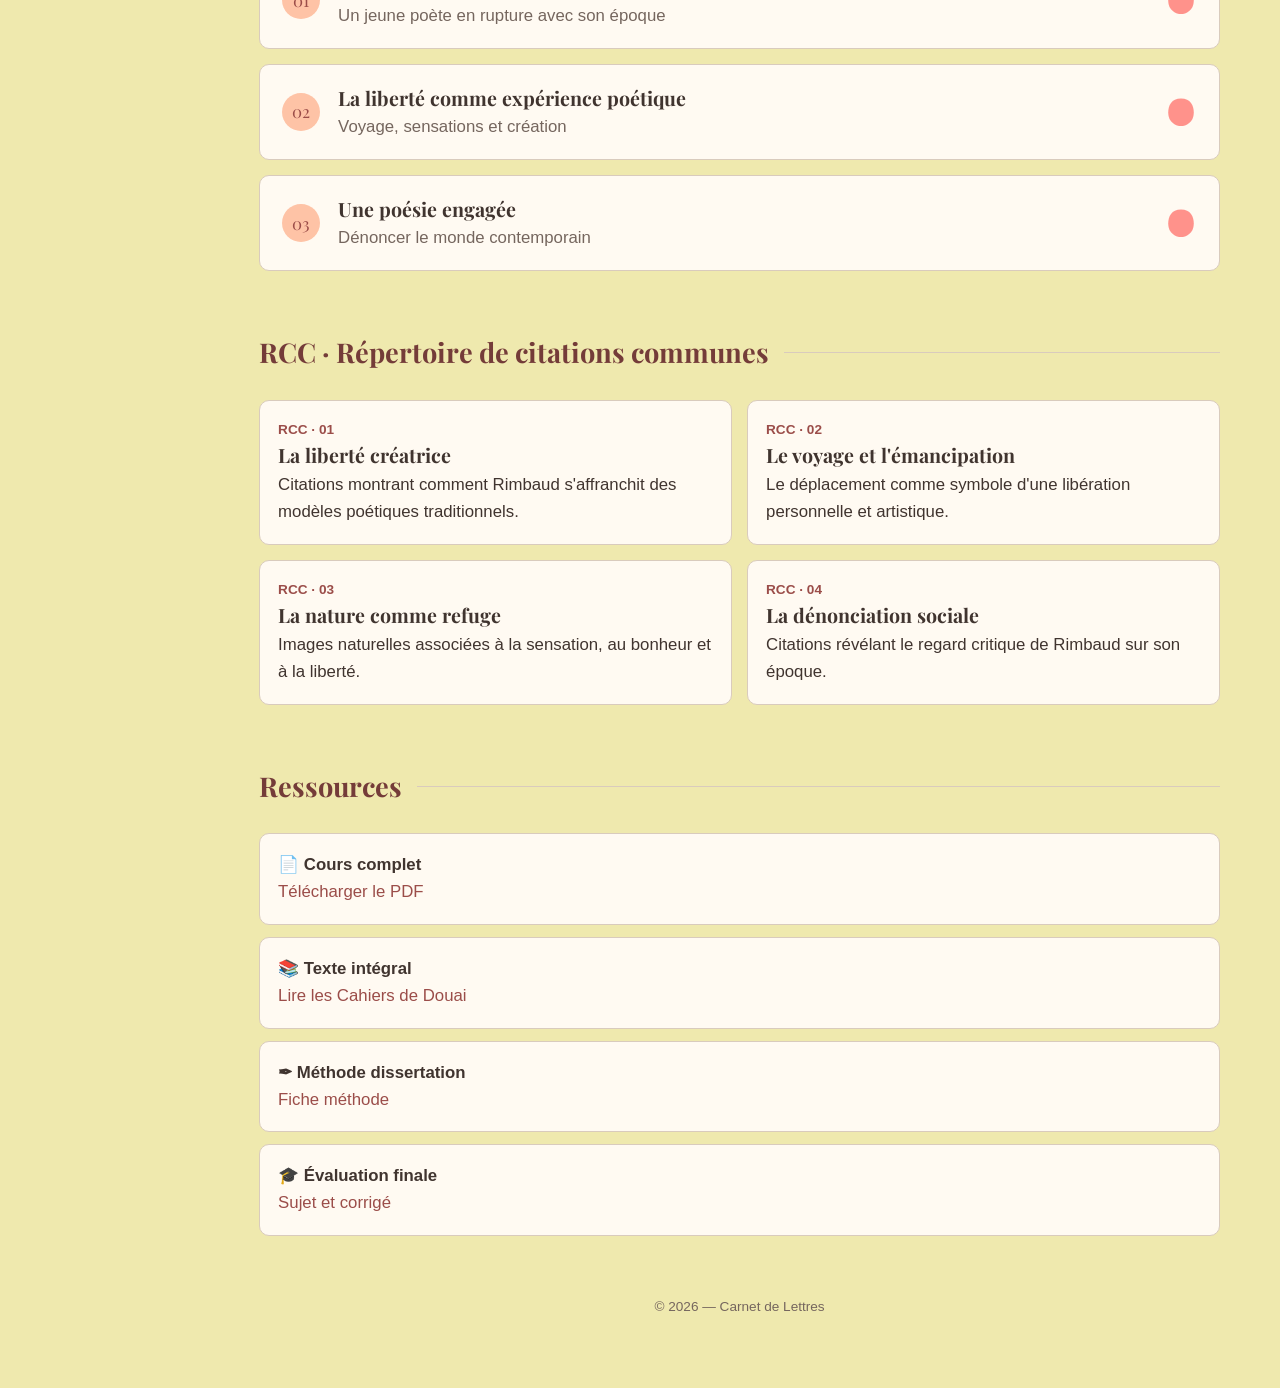
==== commit 7fd8341f: "Update rimbaud.html" ====
--- a/rimbaud.html
+++ b/rimbaud.html
@@ -197,7 +197,153 @@
 </section>
 
 
-
+<!-- ==========================
+     PROGRESSION DE LA SÉQUENCE
+     ========================== -->
+
+<section id="progression">
+
+    <h2 class="section-title">Progression de la séquence</h2>
+
+    <div class="timeline">
+
+        <div class="timeline-step completed">
+
+            <span>
+
+                <!-- CIBLE + COCHE -->
+
+                <svg class="timeline-icon" viewBox="0 0 100 100">
+
+                    <circle cx="50" cy="50" r="38" fill="currentColor"/>
+
+                    <path
+                        d="M30 50 L44 64 L70 36"
+                        fill="none"
+                        stroke="white"
+                        stroke-width="9"
+                        stroke-linecap="round"
+                        stroke-linejoin="round"/>
+
+                </svg>
+
+            </span>
+
+            <p>Découverte</p>
+
+        </div>
+
+
+
+        <div class="timeline-step current">
+
+            <span>
+
+                <!-- CIBLE -->
+
+                <svg class="timeline-icon" viewBox="0 0 100 100">
+
+                    <circle cx="50" cy="50" r="34"
+                        fill="none"
+                        stroke="currentColor"
+                        stroke-width="8"/>
+
+                    <circle cx="50" cy="50" r="18"
+                        fill="none"
+                        stroke="currentColor"
+                        stroke-width="8"/>
+
+                    <circle cx="50" cy="50" r="6"
+                        fill="currentColor"/>
+
+                </svg>
+
+            </span>
+
+            <p>Analyse</p>
+
+        </div>
+
+
+
+        <div class="timeline-step">
+
+            <span>
+
+                <!-- MASQUE -->
+
+                <svg class="timeline-icon" viewBox="0 0 100 100">
+
+                    <path
+                        d="M50 8
+                           C20 8 10 30 10 52
+                           C10 82 35 94 50 94
+                           C65 94 90 82 90 52
+                           C90 30 80 8 50 8Z"
+
+                        fill="currentColor"/>
+
+                </svg>
+
+            </span>
+
+            <p>Lecture</p>
+
+        </div>
+
+
+
+        <div class="timeline-step">
+
+            <span>
+
+                <svg class="timeline-icon" viewBox="0 0 100 100">
+
+                    <path
+                        d="M50 8
+                           C20 8 10 30 10 52
+                           C10 82 35 94 50 94
+                           C65 94 90 82 90 52
+                           C90 30 80 8 50 8Z"
+
+                        fill="currentColor"/>
+
+                </svg>
+
+            </span>
+
+            <p>Méthode</p>
+
+        </div>
+
+
+
+        <div class="timeline-step">
+
+            <span>
+
+                <svg class="timeline-icon" viewBox="0 0 100 100">
+
+                    <path
+                        d="M50 8
+                           C20 8 10 30 10 52
+                           C10 82 35 94 50 94
+                           C65 94 90 82 90 52
+                           C90 30 80 8 50 8Z"
+
+                        fill="currentColor"/>
+
+                </svg>
+
+            </span>
+
+            <p>Bac</p>
+
+        </div>
+
+    </div>
+
+</section>
 
 
 
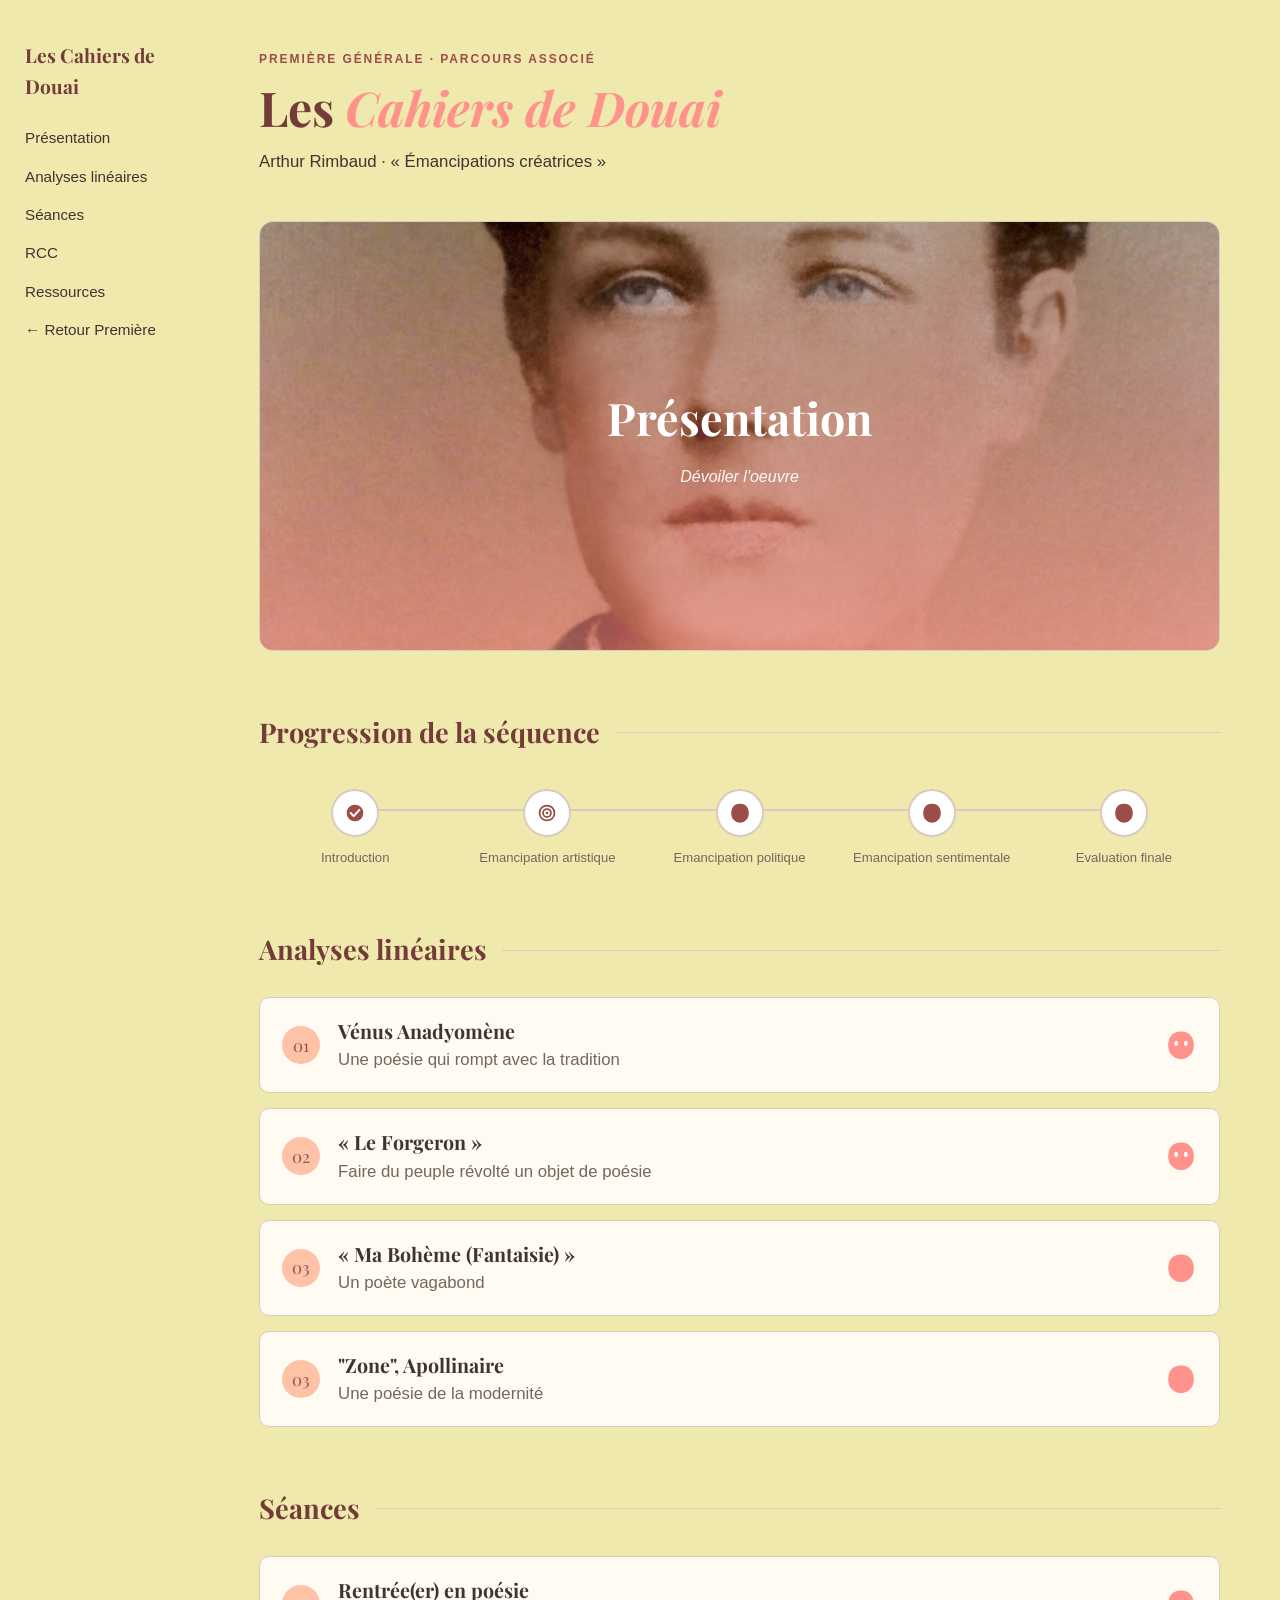
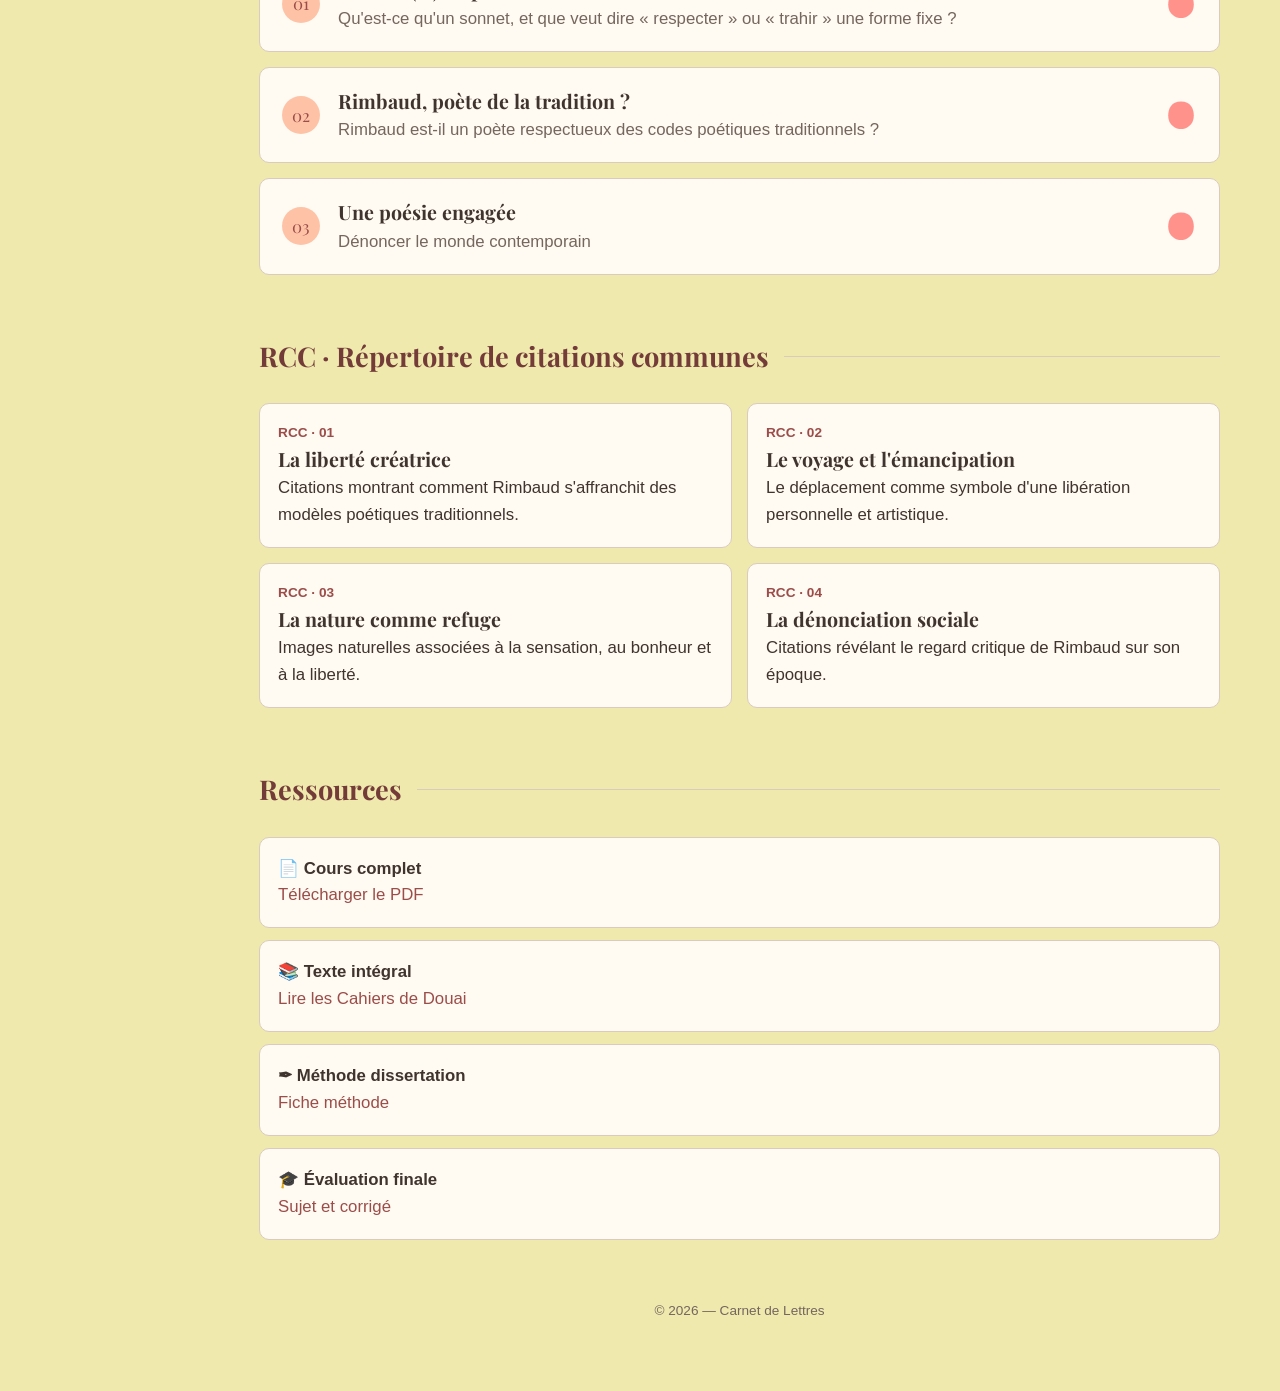
==== commit 7fae67b5: "Update rimbaud.html" ====
--- a/rimbaud.html
+++ b/rimbaud.html
@@ -145,7 +145,7 @@
             <h3>Problématique</h3>
 
             <p>
-            En quoi le recueil des Cahiers de Douai donne-t-il à voir un jeune poète qui s'émancipe des codes hérités pour inventer sa propre voix ?
+        En quoi peut-on dire que Rimbaud, dans Les Cahiers de Douai, montre toute la puissance libératrice de l'écriture ? 
             </p>
 
           </div>
@@ -207,7 +207,7 @@
 
     <div class="timeline">
 
-        <div class="timeline-step completed">
+        <div class="timeline-step">
 
             <span>
 
@@ -229,13 +229,13 @@
 
             </span>
 
-            <p>Découverte</p>
+            <p>Introduction</p>
 
         </div>
 
 
 
-        <div class="timeline-step current">
+        <div class="timeline-step">
 
             <span>
 
@@ -260,7 +260,7 @@
 
             </span>
 
-            <p>Analyse</p>
+            <p>Emancipation artistique</p>
 
         </div>
 
@@ -287,7 +287,7 @@
 
             </span>
 
-            <p>Lecture</p>
+            <p>Emancipation politique</p>
 
         </div>
 
@@ -312,7 +312,7 @@
 
             </span>
 
-            <p>Méthode</p>
+            <p>Emancipation sentimentale</p>
 
         </div>
 
@@ -337,7 +337,7 @@
 
             </span>
 
-            <p>Bac</p>
+            <p>Evaluation finale</p>
 
         </div>
 
@@ -398,7 +398,7 @@
 
 
 <p>
-Une poésie qui remet les codes en question
+Une poésie qui rompt avec la tradition
 </p>
 
 
@@ -467,24 +467,23 @@
 
 <p>
 <strong>Problématique :</strong>
-Comment Rimbaud transforme-t-il l'expérience du vagabondage
-en affirmation poétique ?
+Comment Rimbaud détourne-t-il le mythe de Vénus pour créer un portrait grotesque et provocateur ?
 </p>
 
 
 <p>
 <strong>Mouvements :</strong>
 <br>
-I. Le départ du poète en rupture avec la société
-<br>
-II. La naissance d'une nouvelle figure poétique
-<br>
-III. La fusion entre liberté et création
-</p>
-
-
-<p>
-<strong>Citations clés :</strong>
+I. La parodie d'un mythe fondateur (v. 1-4)
+<br>
+II. Une description profondément répugnante (v. 5-11)
+<br>
+III. Le comble de la provocation (v. 12-14)
+</p>
+
+
+<p>
+<strong>Corrigé :</strong>
 <br>
 « Je m'en allais, les poings dans mes poches crevées »
 </p>
@@ -851,12 +850,12 @@
 
 
 <h3>
-Entrer dans l'univers de Rimbaud
+Rentrée(er) en poésie
 </h3>
 
 
 <p>
-Un jeune poète en rupture avec son époque
+Qu'est-ce qu'un sonnet, et que veut dire « respecter » ou « trahir » une forme fixe ?
 </p>
 
 
@@ -916,9 +915,9 @@
 <p>
 <strong>Documents :</strong>
 <br>
-- Biographie de Rimbaud
-<br>
-- Lettre à Paul Demeny
+- "Heureux qui comme Ulysse", <em>Les Regrets</em>, Joachim du Bellay
+<br>
+- Fiche outil : les outils poétiques
 <br>
 - Chronologie 1854-1870
 </p>
@@ -928,9 +927,7 @@
 <p>
 <strong>Trace écrite :</strong>
 <br>
-Rimbaud construit une poésie de rupture :
-rupture avec la société bourgeoise, les conventions
-poétiques et les modèles hérités.
+Fiche outil complétée.
 </p>
 
 
@@ -938,8 +935,7 @@
 <p>
 <strong>Travail à faire :</strong>
 <br>
-Lire les poèmes distribués et relever les thèmes
-récurrents.
+Commencer les recherches pour le RCC. 
 </p>
 
 
@@ -979,12 +975,12 @@
 
 
 <h3>
-La liberté comme expérience poétique
+Rimbaud, poète de la tradition ?
 </h3>
 
 
 <p>
-Voyage, sensations et création
+Rimbaud est-il un poète respectueux des codes poétiques traditionnels ?
 </p>
 
 
@@ -1035,17 +1031,16 @@
 
 <p>
 <strong>Objectifs :</strong>
-Analyser comment le déplacement physique devient
-une libération intérieure.
+Comparer deux poèmes du recueil ; définir le rapport de Rimbaud aux codes de la poésie.
 </p>
 
 
 <p>
 <strong>Textes étudiés :</strong>
 <br>
-« Sensation »
-<br>
-« Ma Bohème »
+« Rage de Césars »
+<br>
+« Le Buffet »
 </p>
 
 
--- a/style.css
+++ b/style.css
@@ -938,3 +938,146 @@
     justify-content:center;
 
 }
+
+/* =====================================================
+   TIMELINE
+===================================================== */
+
+.timeline{
+
+    display:flex;
+
+    justify-content:space-between;
+
+    align-items:flex-start;
+
+    position:relative;
+
+    margin:35px 0 50px;
+
+}
+
+
+.timeline::before{
+
+    content:"";
+
+    position:absolute;
+
+    top:20px;
+
+    left:8%;
+
+    right:8%;
+
+    height:2px;
+
+    background:var(--line);
+
+    z-index:0;
+
+}
+
+
+.timeline-step{
+
+    flex:1;
+
+    position:relative;
+
+    text-align:center;
+
+    z-index:2;
+
+}
+
+
+.timeline-step span{
+
+    width:48px;
+
+    height:48px;
+
+    margin:auto;
+
+    border-radius:50%;
+
+    display:flex;
+
+    align-items:center;
+
+    justify-content:center;
+
+    background:white;
+
+    border:2px solid var(--line);
+
+    transition:.35s;
+
+}
+
+
+.timeline-step p{
+
+    margin-top:10px;
+
+    font-size:.82rem;
+
+    color:var(--muted);
+
+}
+
+
+.timeline-icon{
+
+    width:22px;
+
+    height:22px;
+
+}
+
+
+
+/* Séance terminée */
+
+.timeline-step.completed{
+
+    color:var(--corail);
+
+}
+
+.timeline-step.completed span{
+
+    border-color:var(--corail);
+
+}
+
+
+
+/* Séance actuelle */
+
+.timeline-step.current{
+
+    color:var(--corail);
+
+}
+
+.timeline-step.current span{
+
+    border-color:var(--corail);
+
+    transform:scale(1.12);
+
+    box-shadow:0 0 0 8px rgba(255,146,139,.18);
+
+}
+
+
+
+/* Séances à venir */
+
+.timeline-step:not(.completed):not(.current){
+
+    color:#b6b6b6;
+
+}
